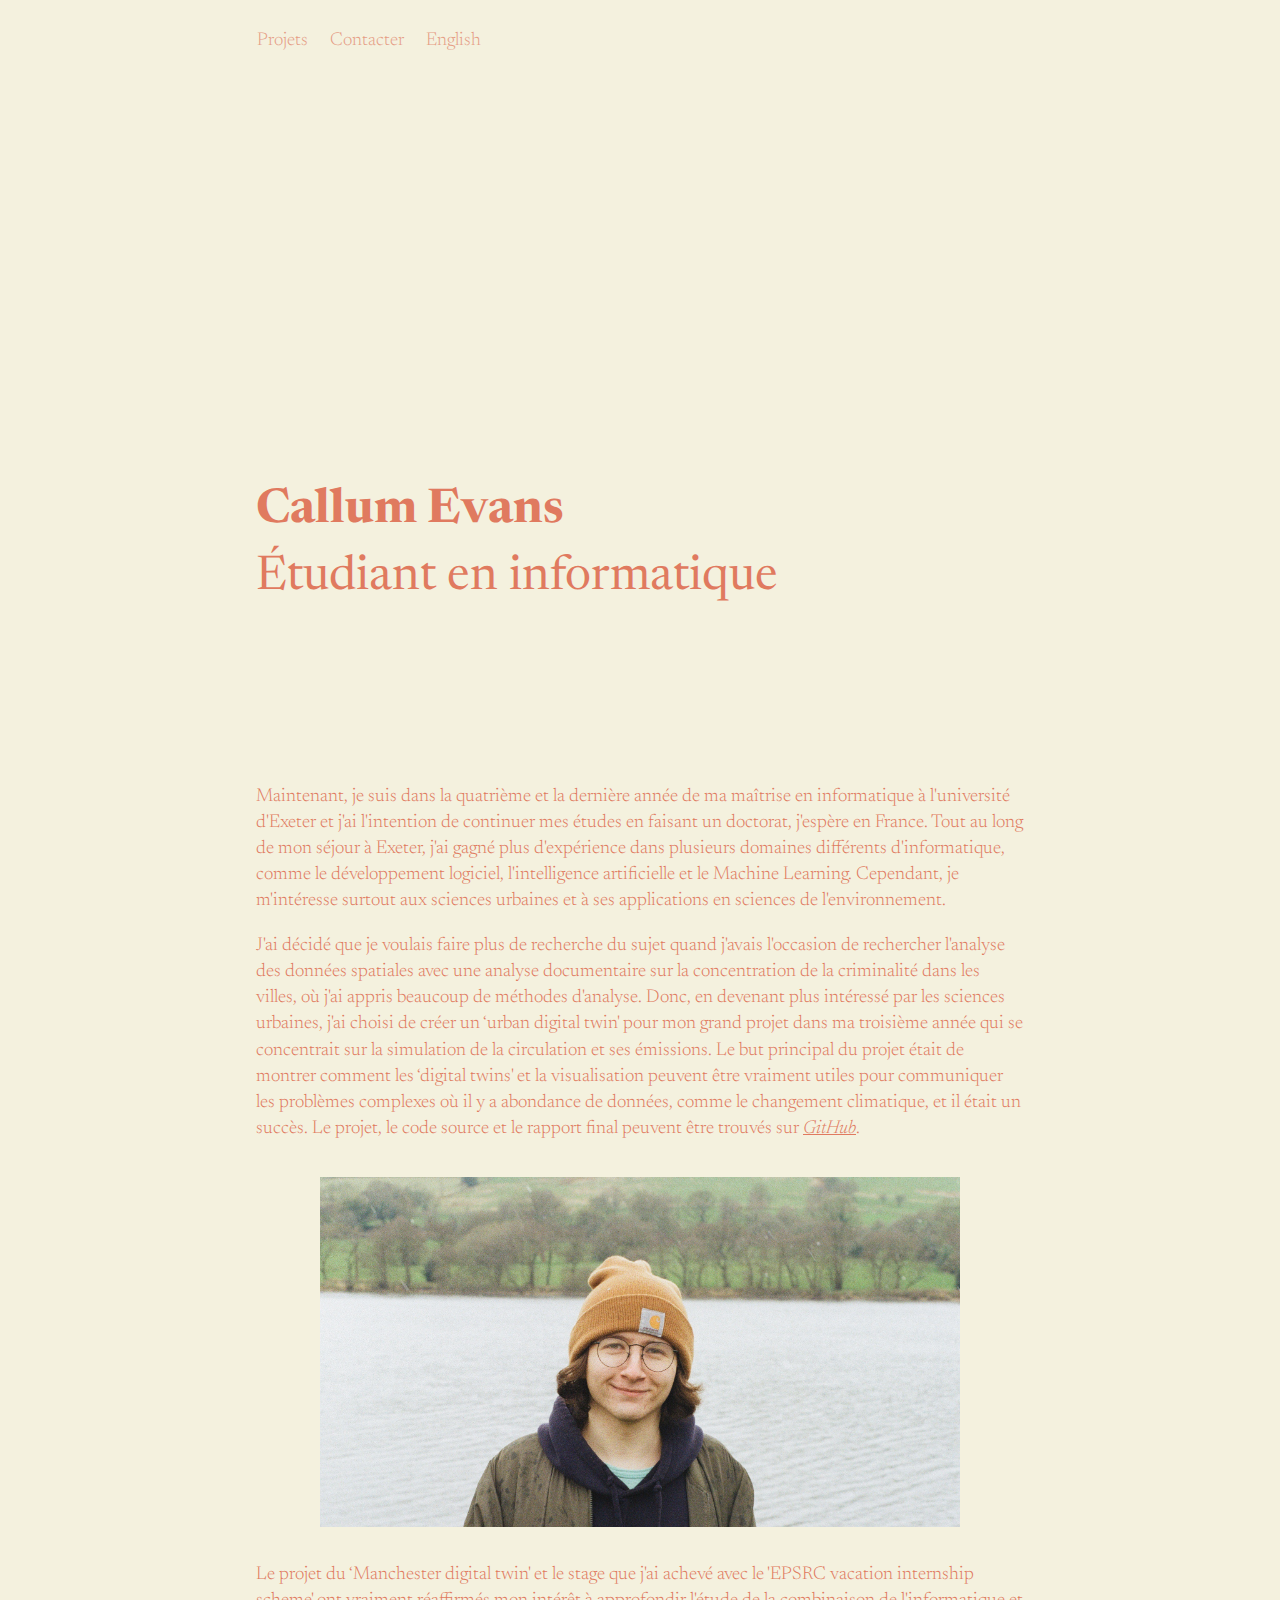
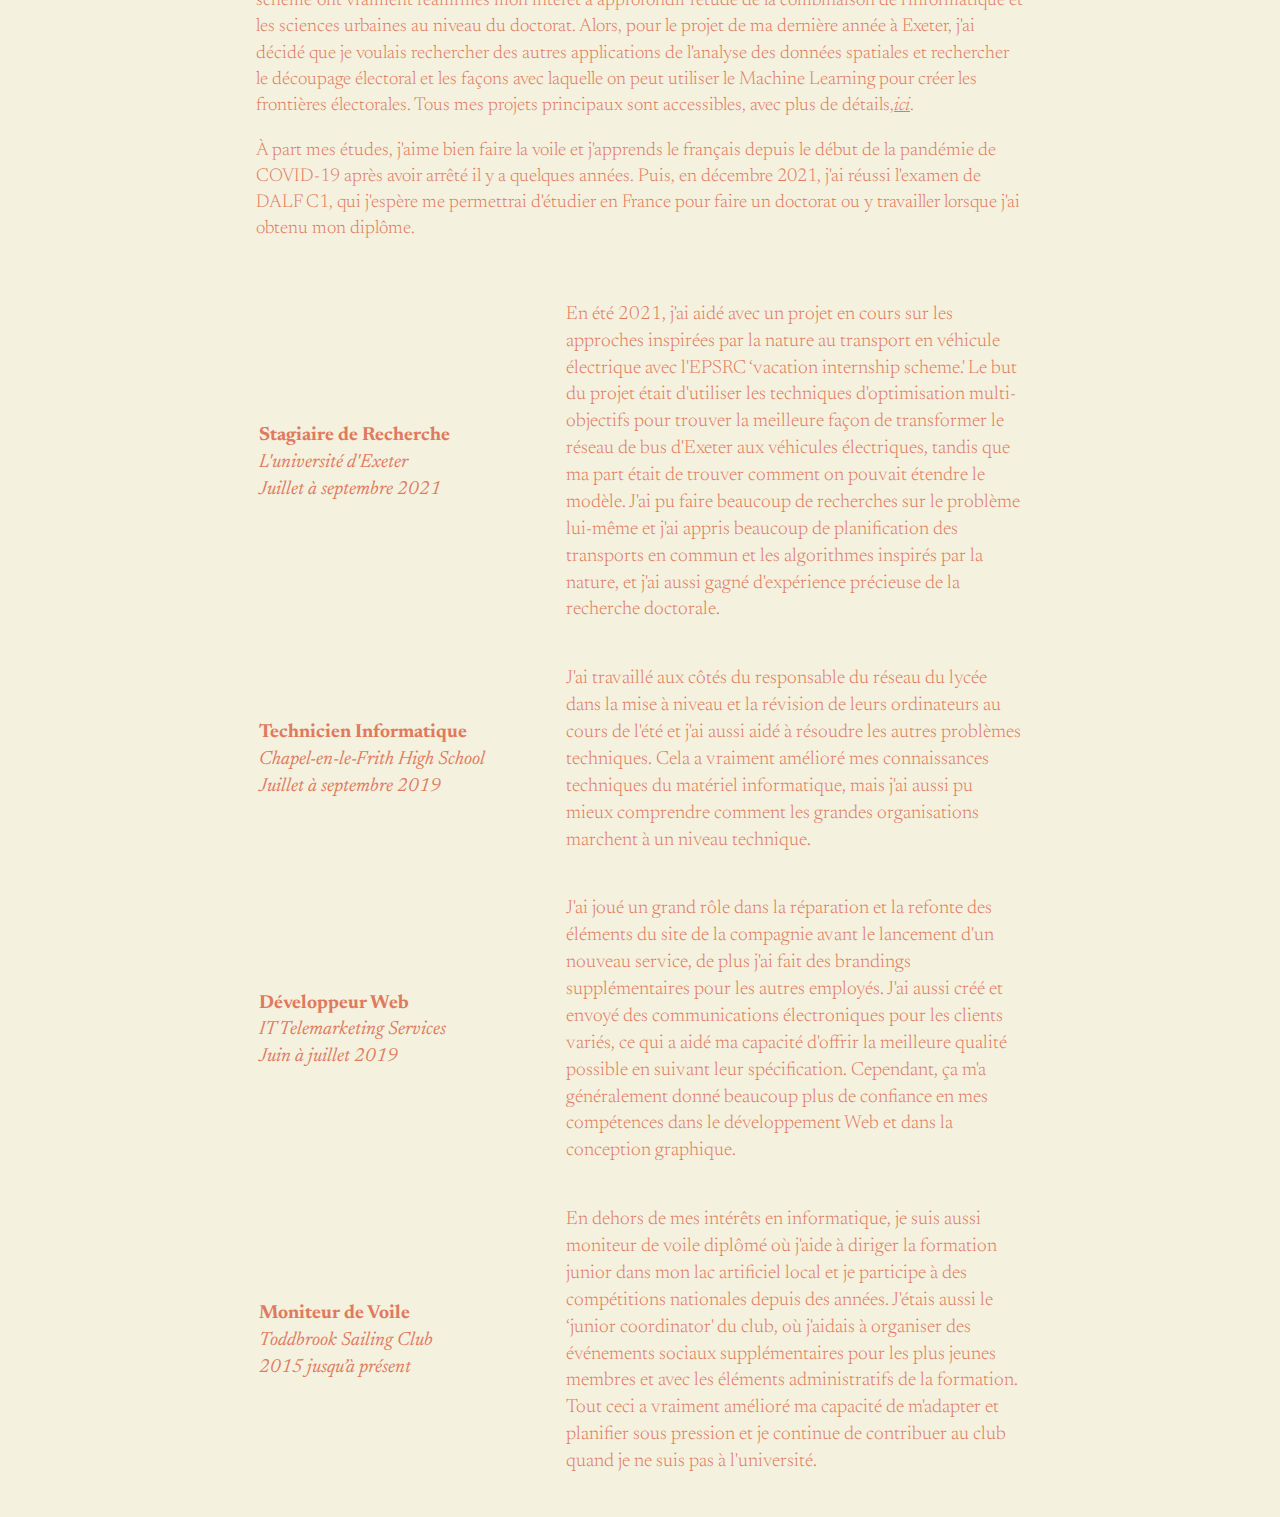
==== index-fr.html @ 50f417cd "Completed French Version & Changed Wording in English" ====
<html lang="fr">
    <head>
        <title>Callum Evans</title>
        <meta name="viewport" content="width=device-width, initial-scale=1">
        <link rel="icon" href="images/icon.png">
        <link rel="preconnect" href="https://fonts.googleapis.com">
        <link rel="preconnect" href="https://fonts.gstatic.com" crossorigin>
        <link href="https://fonts.googleapis.com/css2?family=Yrsa:ital,wght@0,300;0,400;0,500;0,600;0,700;1,300;1,400;1,500;1,600;1,700&display=swap" rel="stylesheet">
        <link href="https://fonts.googleapis.com/css2?family=Newsreader:ital,wght@0,200;0,300;0,400;0,500;0,600;0,700;0,800;1,200;1,300;1,400;1,500;1,600;1,700;1,800&display=swap" rel="stylesheet">
        <script src="js/js.js"></script>
        <link href="css/style.css" rel='stylesheet' type='text/css'/>
        <script>
            // Green = [125, 169, 130]
            // Blue = [55, 80, 92]
            bg = getComputedStyle(document.documentElement).getPropertyValue('--main-bg');
            accent = getComputedStyle(document.documentElement).getPropertyValue('--main-accent');
            second = getComputedStyle(document.documentElement).getPropertyValue('--second-accent-eng');
            
            const doTransition = false;
            // Initial background RGB values
            const [bgSR, bgSG, bgSB] = bg.slice(5, -1).split(", ").map(function (x) { return parseInt(x, 10); });
            // Initial accent RGB values
            const [acSR, acSG, acSB] = accent.slice(5, -1).split(", ").map(function (x) { return parseInt(x, 10); });
            // Initial second accent RGB values
            const [scR, scG, scB] = second.slice(5, -1).split(", ").map(function (x) { return parseInt(x, 10); });
        </script>
    </head>
    <body>
        <div class="homescreen-div">
            <table class="menu-table"><tbody>
                <tr>
                    <td class="menu-link"><a href='projects-fr.html' hreflang="fr">Projets</a></td>
                    <td class="menu-link"><a href="mailto:callumdoneevans@gmail.com">Contacter</a></td>
                    <td class="menu-link"><a href='index.html' hreflang="en">English</a></td>
                </tr>
            </tbody></table>
            <p class="homescreen-title">
                <b>Callum Evans</b><br>Étudiant en informatique
            </p>
        </div>
        <div class="content-div">
            <div class="content-inner-div">
                
                <p class="content-txt">
                    Maintenant, je suis dans la quatrième et la dernière année de ma maîtrise en informatique à l'université d'Exeter et
                    j'ai l'intention de continuer mes études en faisant un doctorat, j'espère en France. Tout au long de mon séjour à
                    Exeter, j'ai gagné plus d'expérience dans plusieurs domaines différents d'informatique, comme le développement logiciel,
                    l'intelligence artificielle et le Machine Learning. Cependant, je m'intéresse surtout aux sciences urbaines et à ses
                    applications en sciences de l'environnement.
                    </p><p class="content-txt">
                    J'ai décidé que je voulais faire plus de recherche du sujet quand j'avais l'occasion de rechercher l'analyse des
                    données spatiales avec une analyse documentaire sur la concentration de la criminalité dans les villes, où
                    j'ai appris beaucoup de méthodes d'analyse. Donc, en devenant plus intéressé par les sciences urbaines, j'ai
                    choisi de créer un ‘urban digital twin' pour mon grand projet dans ma troisième année qui se concentrait sur
                    la simulation de la circulation et ses émissions. Le but principal du projet était de montrer comment les ‘digital
                    twins' et la visualisation peuvent être vraiment utiles pour communiquer les problèmes complexes où il y a
                    abondance de données, comme le changement climatique, et il était un succès. Le projet, le code source et le
                    rapport final peuvent être trouvés sur <a href="https://github.com/stebey/mdt_project"><u><i> GitHub</i></u></a>.
                </p>
            </div>
        </div>
        <div class="resizeable-outer-div" id="callum-outer"><div class="resizeable-inner-div" id="callum-inner"></div></div>
        <div class="content-div">
            <div class="content-inner-div">
                
                <p class="content-txt">
                Le projet du ‘Manchester digital twin' et le stage que j'ai achevé avec le 'EPSRC vacation internship scheme' ont
                vraiment réaffirmés mon intérêt à approfondir l'étude de la combinaison de l'informatique et les sciences urbaines
                au niveau du doctorat. Alors, pour le projet de ma dernière année à Exeter, j'ai décidé que je voulais rechercher des
                autres applications de l'analyse des données spatiales et rechercher le découpage électoral et les façons avec
                laquelle on peut utiliser le Machine Learning pour créer les frontières électorales. Tous mes projets principaux
                sont accessibles, avec plus de détails,<a href="projects-fr.php" hreflang="en"><u><i>ici</i></u></a>.
                </p><p class="content-txt">
                À part mes études, j'aime bien faire la voile et j'apprends le français depuis le début de la pandémie de COVID-19
                après avoir arrêté il y a quelques années. Puis, en décembre 2021, j'ai réussi l'examen de DALF C1, qui j'espère
                me permettrai d'étudier en France pour faire un doctorat ou y travailler lorsque j'ai obtenu mon diplôme.
                </p>
            </div>
        </div>
        <div class="content-div">
            <table class="experience-table"><tbody>
                <tr class="experience-row">
                    <td class="experience-title hide600"><b>Stagiaire de Recherche</b><br><i>L'université d'Exeter<br>Juillet à septembre 2021</i></td>
                    <td class="experience-descr">
                        <span class="show600"><b>Stagiaire de Recherche</b><br><i>L'université d'Exeter<br>Juillet à septembre 2021</i><br><br></span>
                        En été 2021, j'ai aidé avec un projet en cours sur les approches inspirées par la nature au transport en véhicule électrique avec
                        l'EPSRC ‘vacation internship scheme.' Le but du projet était d'utiliser les techniques d'optimisation multi-objectifs pour trouver
                        la meilleure façon de transformer le réseau de bus d'Exeter aux véhicules électriques, tandis que ma part était de trouver comment
                        on pouvait étendre le modèle. J'ai pu faire beaucoup de recherches sur le problème lui-même et j'ai appris beaucoup de planification
                        des transports en commun et les algorithmes inspirés par la nature, et j'ai aussi gagné d'expérience précieuse de la recherche
                        doctorale.
                    </td>
                </tr>
                <tr class="experience-row">
                    <td class="experience-title hide600"><b>Technicien Informatique</b><br><i>Chapel-en-le-Frith High School<br>Juillet à septembre 2019</i></td>
                    <td class="experience-descr">
                        <span class="show600"><b>Technicien Informatique</b><br><i>Chapel-en-le-Frith High School<br>Juillet à septembre 2019</i><br><br></span>
                        J'ai travaillé aux côtés du responsable du réseau du lycée dans la mise à niveau et la révision de leurs ordinateurs au cours de l'été
                        et j'ai aussi aidé à résoudre les autres problèmes techniques. Cela a vraiment amélioré mes connaissances techniques du matériel informatique,
                        mais j'ai aussi pu mieux comprendre comment les grandes organisations marchent à un niveau technique.
                    </td>
                </tr>
                <tr class="experience-row">
                    <td class="experience-title hide600"><b>Développeur Web</b><br><i>IT Telemarketing Services<br>Juin à juillet 2019</i></td>
                    <td class="experience-descr">
                        <span class="show600"><b>Développeur Web</b><br><i>IT Telemarketing Services<br>Juin à juillet 2019</i><br><br></span>
                        J'ai joué un grand rôle dans la réparation et la refonte des éléments du site de la compagnie avant le lancement d'un nouveau service, de plus
                        j'ai fait des brandings supplémentaires pour les autres employés. J'ai aussi créé et envoyé des communications électroniques pour les clients
                        variés, ce qui a aidé ma capacité d'offrir la meilleure qualité possible en suivant leur spécification. Cependant, ça m'a généralement donné
                        beaucoup plus de confiance en mes compétences dans le développement Web et dans la conception graphique.
                    </td>
                </tr>
                <tr class="experience-row">
                    <td class="experience-title hide600"><b>Moniteur de Voile</b><br><i>Toddbrook Sailing Club<br>2015 jusqu’à présent</i></td>
                    <td class="experience-descr">
                        <span class="show600"><b>Moniteur de Voile</b><br><i>Toddbrook Sailing Club<br>2015 jusqu’à présent</i><br><br></span>
                        En dehors de mes intérêts en informatique, je suis aussi moniteur de voile diplômé où j'aide à diriger la formation junior dans mon lac artificiel
                        local et je participe à des compétitions nationales depuis des années. J'étais aussi le ‘junior coordinator' du club, où j'aidais à organiser
                        des événements sociaux supplémentaires pour les plus jeunes membres et avec les éléments administratifs de la formation. Tout ceci a vraiment
                        amélioré ma capacité de m'adapter et planifier sous pression et je continue de contribuer au club quand je ne suis pas à l'université.
                    </td>
                </tr>
            </tbody></table>
        </div>
        <div class="contact-div" style="display: none;" id="contact-form">
            <button id="popup-hide" onclick="slideToggle('contact-form', true)"><img src="images/hide-red.svg"></button>
            <form class="contact-form" action="/message.php" method="post">
                <input type="text" id="name" name="name" placeholder="Nom"><br>
                <input type="email" id="email" name="email" placeholder="Adresse Email"><br>
                <textarea id="message" rows="8" name="message" placeholder="Message"></textarea><br>
                <input type="hidden" id="redirectTo" name="redirectTo" value="index-fr.html">
                <input type="hidden" id="lang" name="lang" value="fr">
                <input type="submit" value="Soumettre">
            </form>
        </div>
    </body>
</html>
---- css/style.css ----
:root {
    --main-bg: rgb(244, 241, 222);
    --main-accent: rgb(224, 122, 95);
    --second-accent-eng: rgb(125, 169, 130);
    --second-accent-fr: rgb(55, 80, 92);
}

body {
    width: 100%;
    height: 100%;
    margin: 0;
    font-family: 'Newsreader', sans-serif;
    background-color: var(--main-bg);
    color: var(--main-accent);
    line-height: 1.4;
}

@media (max-width: 600px) {
    .homescreen-div {
        height: 70% !important;
    }
    .homescreen-title {
        font-size: 2.5em !important;
        bottom: 10% !important;
        margin: 0 15% !important;
    }
    .menu-table {
        left: 50% !important;
        transform: translateX(-50%);
    }
    .content-inner-div {
        margin: 0 40px !important;
    }
    #callum-outer {
        margin: 35px 40px !important;
        height: 40vh !important;
        width: auto !important;
    }
    .experience-table {
        margin: 0 40px !important;
    }
    .experience-descr {
        border-bottom: solid 1px var(--main-accent) ;
        padding-bottom: 20px;
    }
    .project-parent {
        margin: 60px 40px !important;
        width: auto !important;
    }
    .project-descr {
        margin-bottom: 20px !important;
    }

    .project-img {
        width: 100% !important;
        height: 220px !important;
        margin: 20px 0 !important;
    }
    .project-title {
        font-size: 1.8em !important;
        width: 80% !important;
    }

    .contact-form {
        width: 70% !important;
    }

    .hide600 {
        display: none !important;
    }
    .show600 {
        display: inline !important;
    }
    #prev-exp {
        text-align: left !important;
        margin: 40 0 0 40 !important;
    }
}

.show600 {
    display: none;
}

a {
    transition: 0.2s;
}

.menu-table {
    position: absolute;
    border-collapse: unset;
    top: 10px;
    left: calc(20% - 20px);
    font-size: 14pt;
    border-spacing: 20px;
    opacity: 0.7;
    font-weight: 300;
}

.homescreen-div {
    height: 85%;
    position: relative;
}

.homescreen-title {
    position: absolute;
    font-size: 3em;
    bottom: 20%;
    font-weight: 400;
    margin: 0 20%;
}
.content-div {
    width: 100%;
}
.content-inner-div {
    margin: 0 20%;

}
.content-title {
    font-size: 1.5em;
    text-align: center;
}
.content-txt {
    font-size: 14pt;
    font-weight: 300;
}
#prev-exp {
    font-size: 1.5em;
    text-align: center;
    margin: 40 0 0 0;
}
.experience-div {
    width: 100%;
}
.experience-table {
    margin: 0 20%;
    font-size: 1.2em;
    -webkit-border-vertical-spacing: 40px;
}
.experience-row {
    width: 100%;
    margin: 0 20px;
}
.experience-title {
    width: 40%;
    line-height: 1.4;
}
.experience-descr {
    font-weight: 300;
    line-height: 1.4;
}

.contact-div {
    height:100%;
    width: 100%;
    overflow: hidden;
    background-color: var(--main-bg);
    position: fixed;
    top: 0;
    left: 0;
}

#callum-outer {
    width: 50%;
    height: 350px;
    margin: 35px 25%;
}
#callum-inner {
    background-image: url('/images/callum.jpg');
}

.resizeable-outer-div {
    overflow: hidden;
}

.resizeable-inner-div {
    height: 100%;
    width: 100%;
    background-size: cover;
    background-position: center;
    place-items: center;
}

.project-parent {
    width: 60%;
    margin: 60px 20%;
}

.project-tile {
    width: 100%;
    border-bottom: solid 1px var(--main-accent);
}

.top {
    border-top: solid 1px var(--main-accent);
}

.project-title {
    margin: 20px 0;
    font-size: 1.9em;
    font-weight: 400;
}
.project-hdr {
    position: relative;
    cursor: pointer;
}
.project-hdr:hover {
    opacity: 0.8;
}




a:hover {
    text-decoration: none;
    color: var(--main-accent);
}

.project-btn {
    position: absolute;
    height: 25px;
    top: 50%;
    right: 0;
    transform: translateY(-50%);
    background: none;
    border: none;
    transition: 0.5s;
}

.project-img {
    height: 250px;
    margin: 20px 15%;
    width: 70%;
}

.project-descr {
    font-size: 14pt;
    margin-bottom: 40px;
    font-weight: 300;
}

#project1 {
    position: relative;
    background-image: url('/images/gerry.png');
}
#project2 {
    position: relative;
    background-image: url('/images/aco.png');
}
#project3 {
    position: relative;
    background-image: url('/images/mdt.png');
}
#project4 {
    position: relative;
    background-image: url('/images/tawelfa.png');
}

.popup-div {
    background-color: var(--main-bg);
    width: 100%;
    height: 100%;
    position: fixed;
    top: 0;
    left: 0;
    overflow: scroll;
}

.popup-parent {
    width: 70%;
    margin: 10vh 15%;
    display: grid;
    grid-gap: 60px;
    grid-template-columns: repeat(auto-fit, minmax(300px, 1fr));
}

.popup-tile {
    display: grid;
    place-items: center;
    height: 80vh;
    transition: 0.2s;
}

#popup-outer {
    height: 100%;
    width: 100%;
}

#popup-inner {
    background-image: url('/images/gerry.png');
}

.slideIn {
    animation: slideIn 1s;
}

.slideOut {
    animation: slideOut 1s;
}

@keyframes slideIn {
    0% {transform: translateY(100%); opacity: 0}
    100% {transform: translateY(0%); opacity: 1}
}

@keyframes slideOut {
    0% {transform: translateY(0%); opacity: 1}
    100% {transform: translateY(100%); opacity: 0}
}

#popup-hide {
    background: none;
    border: none;
    position: absolute;
    cursor: pointer;
    width: 30px;
    right: 10%;
    top: 10%;
}

#popup-hide:hover {
    opacity: 0.5;
}

#popup-hide img {
    width: 100%;
}

a {
    text-decoration: none;
    color: var(--main-accent);
}
a:hover {
    opacity: 0.8;
}

.contact-form {
    width: 30%;
    position: absolute;
    top: 50%;
    left: 50%;
    transform: translate(-50%, -50%);
    text-align: center;
}

input {
    font-family: 'Helvetica', sans-serif;
    border: none;
    margin: 10px 0;
    background-color: white;
    border: solid 1px #EFEFEF;
}

input[type=text] {
    width: 100%;
    padding: 10px;
}

input[type=email] {
    width: 100%;
    padding: 10px;
}
input[type=submit] {
    padding: 10px 40px;
    background-color: var(--main-accent);
    border: none;
    color: var(--main-bg);
    cursor: pointer;
    transition: 0.2s;
}
input[type=submit]:hover {
    transform: scale(0.98)
}

textarea {
    font-family: 'Helvetica', sans-serif;
    width: 100%;
    padding: 10px;
    resize: none;
    margin: 10px 0;
    background-color: white;
    border: solid 1px #EFEFEF;
}

.message-div {
    position: absolute;
    top: 50%;
    left: 50%;
    transform: translate(-50%, -50%);
    text-align: center;
    animation: fadeIn 1s ease;
}

.message-title {
    font-size: 2em;
    margin: 0 0 20px;
}
.message {
    margin: 0;
}

@keyframes fadeIn {
    0% {opacity: 0}
    100% {opacity: 1}
}
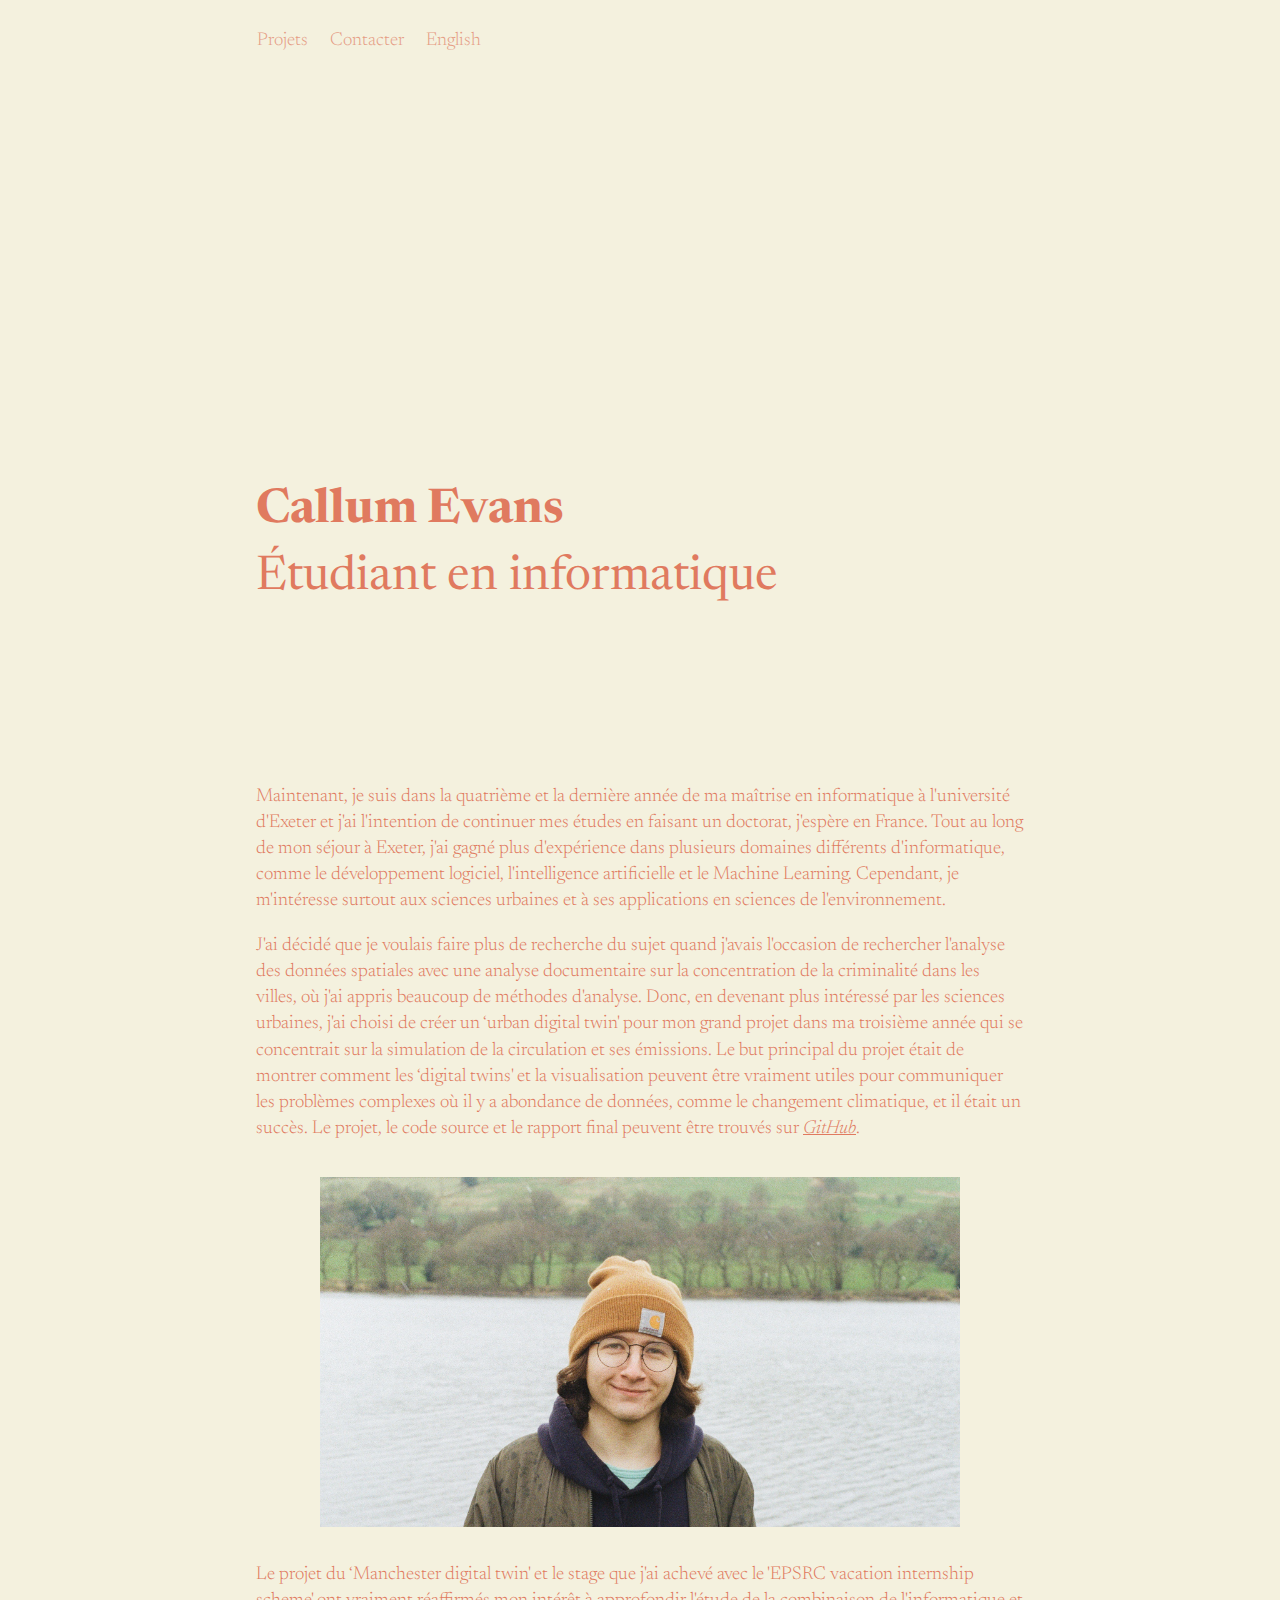
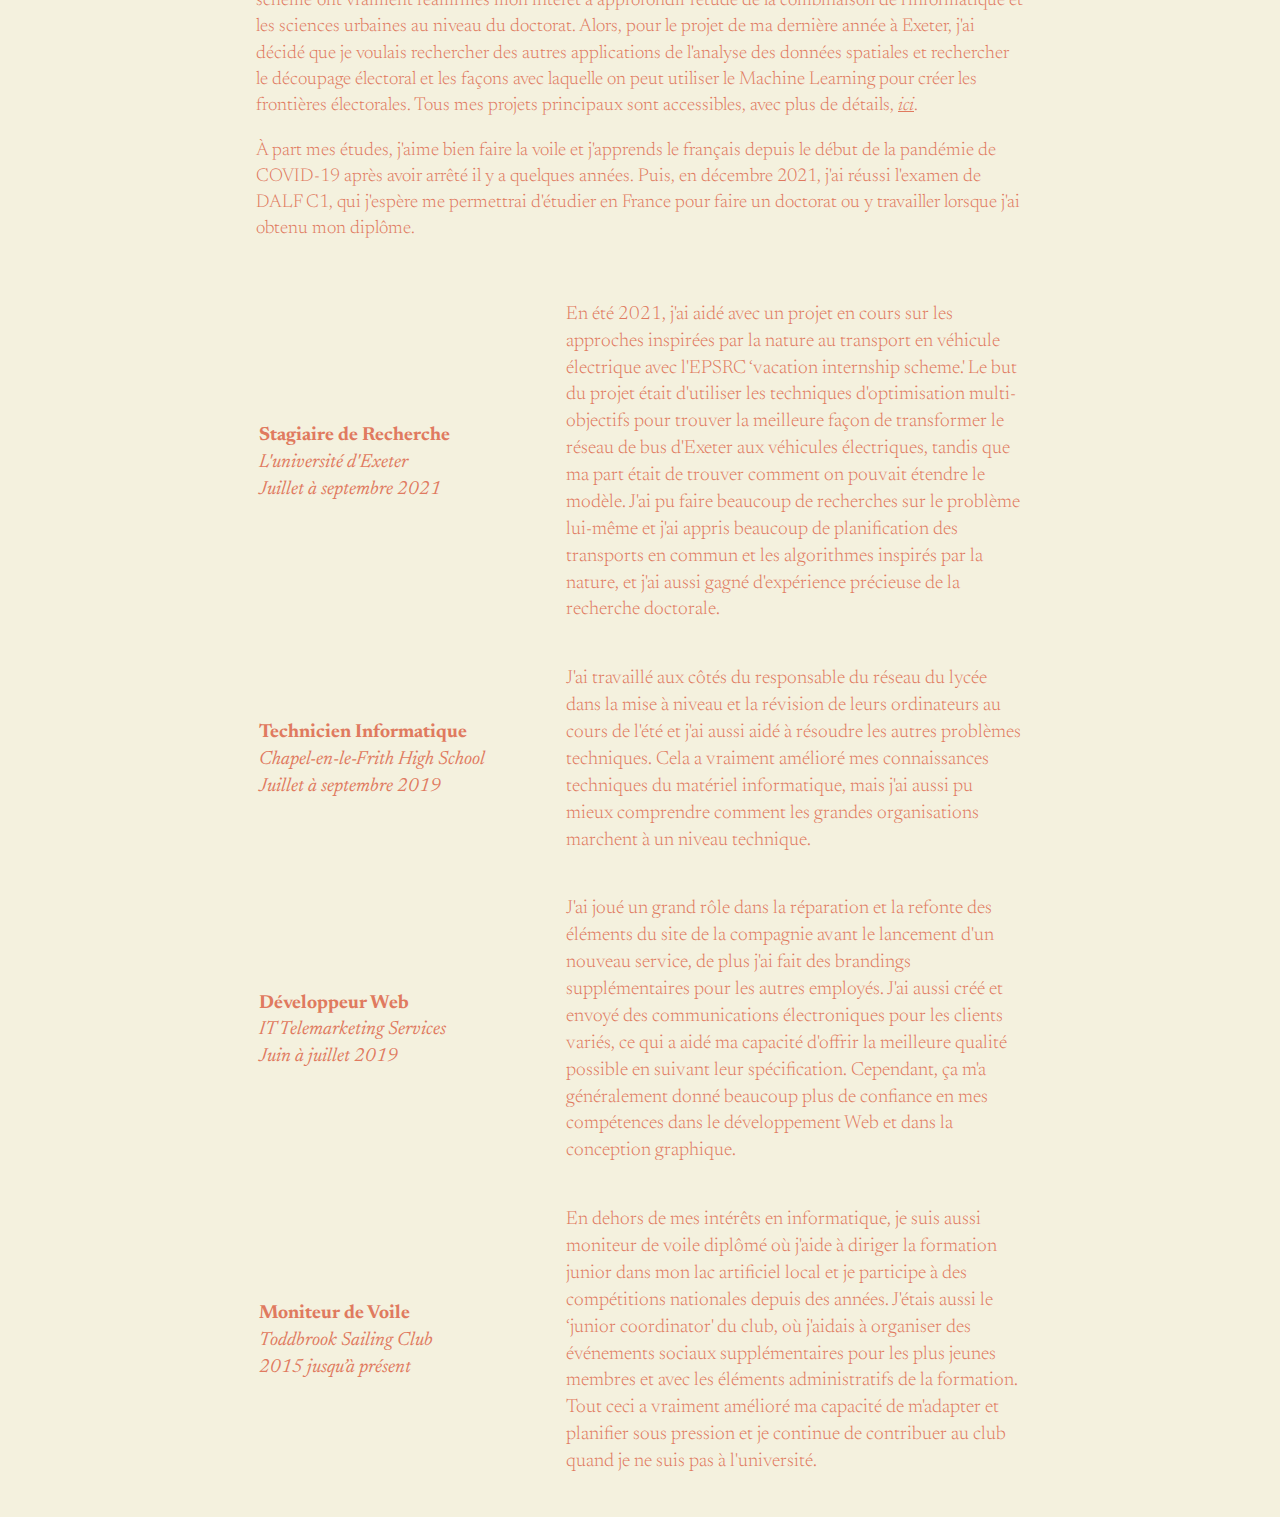
==== commit 17ef744e: "Typo" ====
--- a/index-fr.html
+++ b/index-fr.html
@@ -69,7 +69,7 @@
                 au niveau du doctorat. Alors, pour le projet de ma dernière année à Exeter, j'ai décidé que je voulais rechercher des
                 autres applications de l'analyse des données spatiales et rechercher le découpage électoral et les façons avec
                 laquelle on peut utiliser le Machine Learning pour créer les frontières électorales. Tous mes projets principaux
-                sont accessibles, avec plus de détails,<a href="projects-fr.php" hreflang="en"><u><i>ici</i></u></a>.
+                sont accessibles, avec plus de détails, <a href="projects-fr.php" hreflang="en"><u><i>ici</i></u></a>.
                 </p><p class="content-txt">
                 À part mes études, j'aime bien faire la voile et j'apprends le français depuis le début de la pandémie de COVID-19
                 après avoir arrêté il y a quelques années. Puis, en décembre 2021, j'ai réussi l'examen de DALF C1, qui j'espère
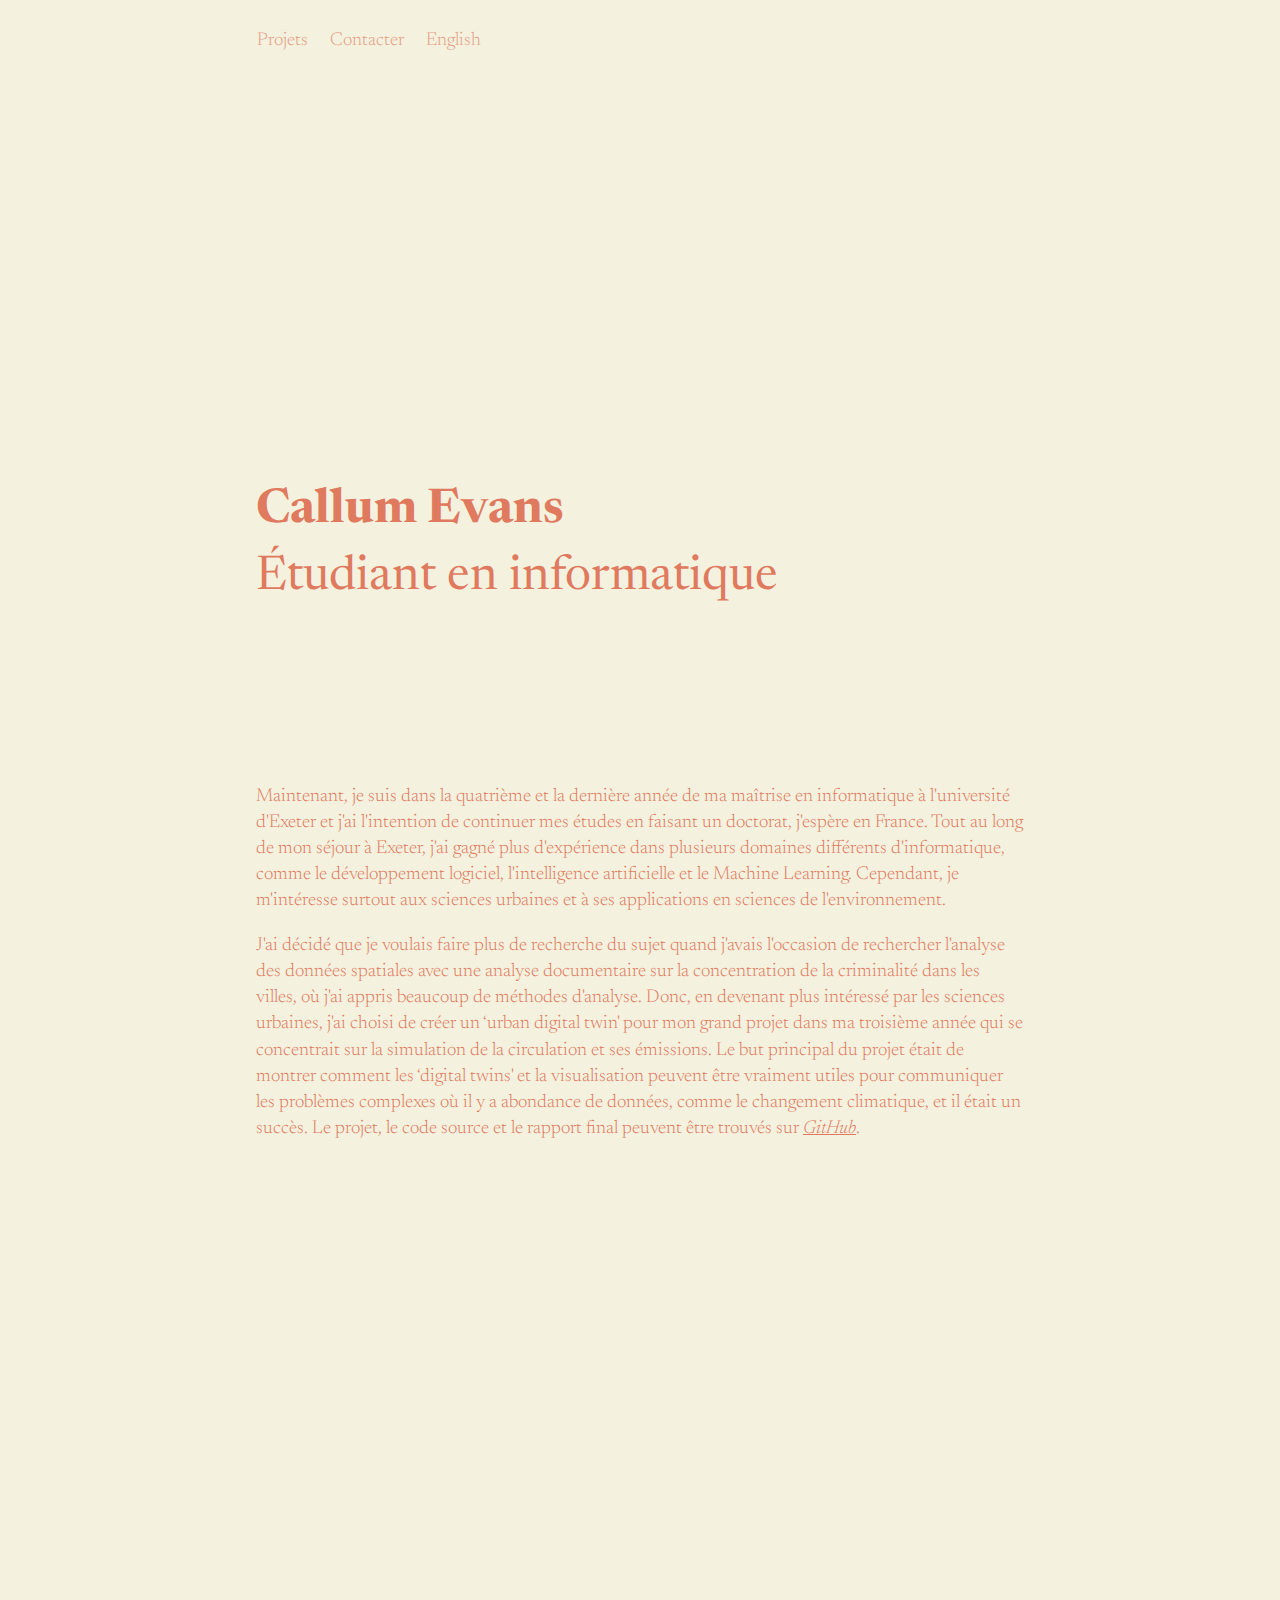
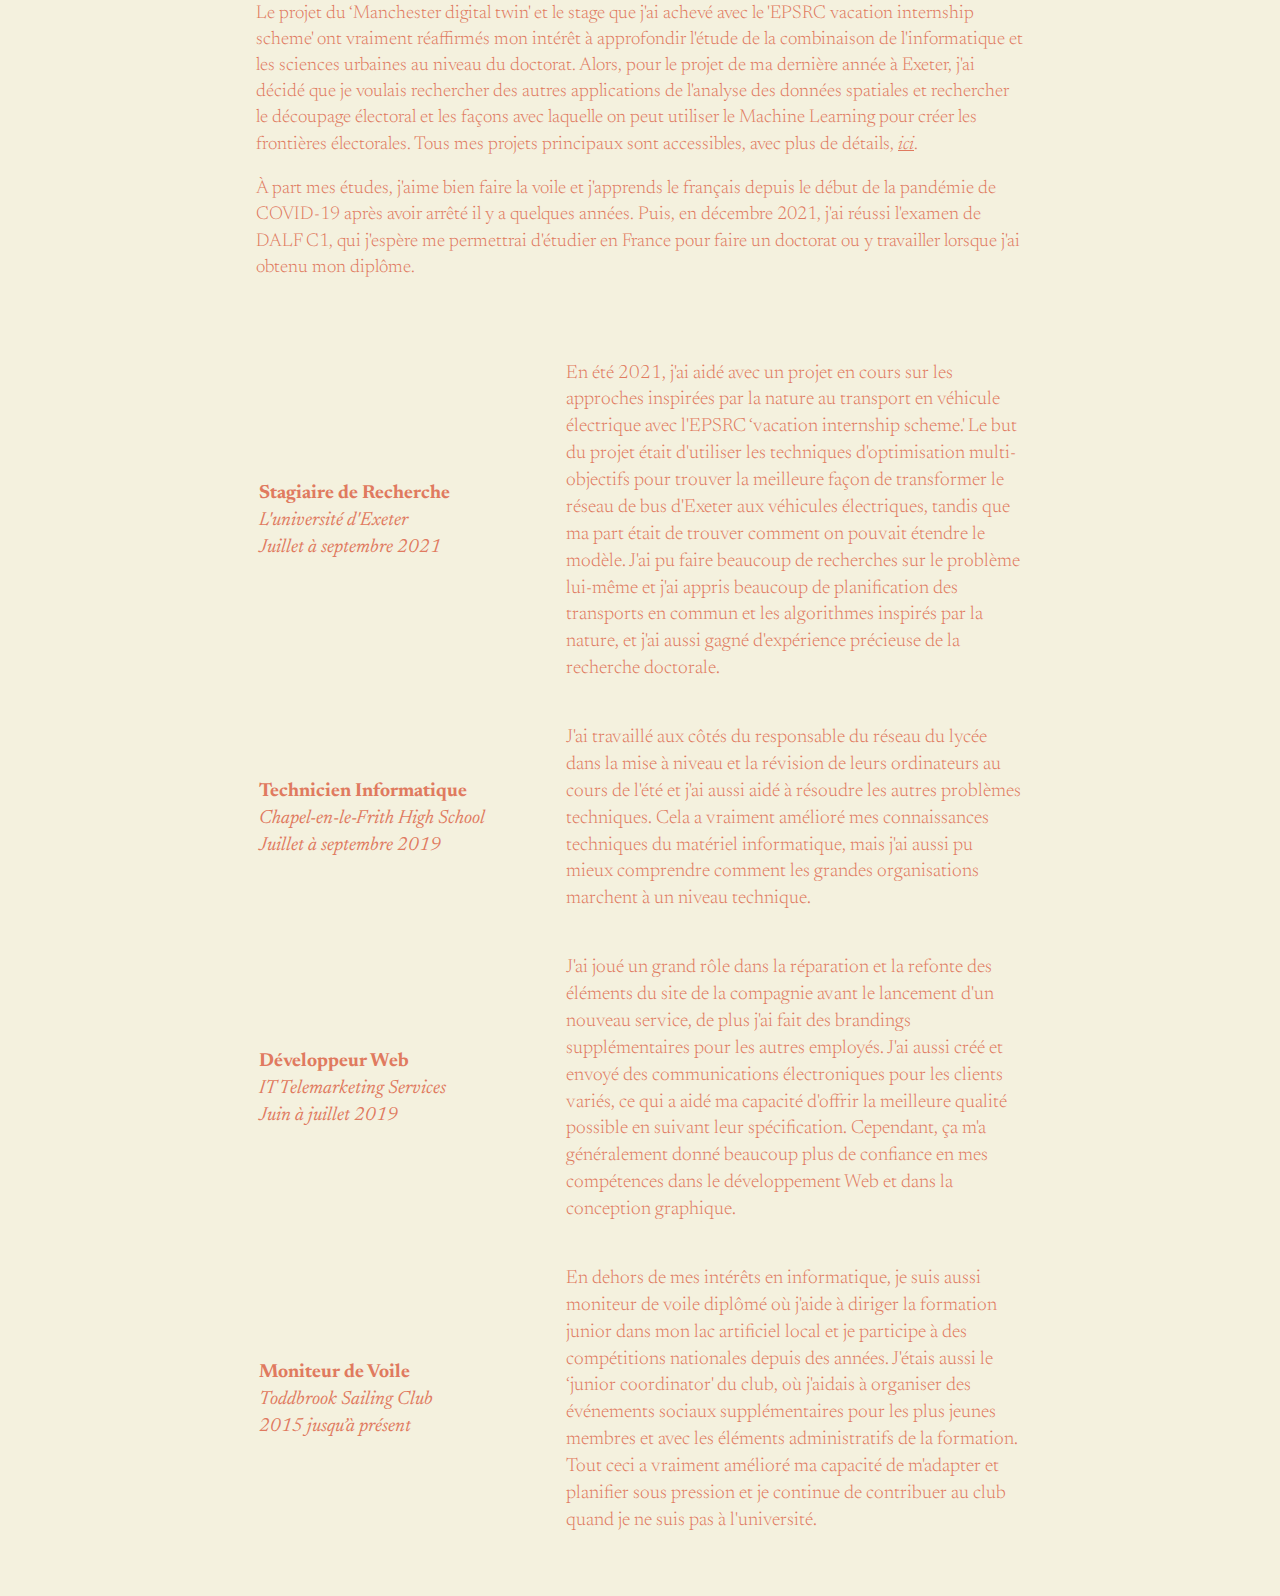
==== commit acb53d67: "Updated Text & Moved Images to Imgur" ====
--- a/index-fr.html
+++ b/index-fr.html
@@ -9,21 +9,6 @@
         <link href="https://fonts.googleapis.com/css2?family=Newsreader:ital,wght@0,200;0,300;0,400;0,500;0,600;0,700;0,800;1,200;1,300;1,400;1,500;1,600;1,700;1,800&display=swap" rel="stylesheet">
         <script src="js/js.js"></script>
         <link href="css/style.css" rel='stylesheet' type='text/css'/>
-        <script>
-            // Green = [125, 169, 130]
-            // Blue = [55, 80, 92]
-            bg = getComputedStyle(document.documentElement).getPropertyValue('--main-bg');
-            accent = getComputedStyle(document.documentElement).getPropertyValue('--main-accent');
-            second = getComputedStyle(document.documentElement).getPropertyValue('--second-accent-eng');
-            
-            const doTransition = false;
-            // Initial background RGB values
-            const [bgSR, bgSG, bgSB] = bg.slice(5, -1).split(", ").map(function (x) { return parseInt(x, 10); });
-            // Initial accent RGB values
-            const [acSR, acSG, acSB] = accent.slice(5, -1).split(", ").map(function (x) { return parseInt(x, 10); });
-            // Initial second accent RGB values
-            const [scR, scG, scB] = second.slice(5, -1).split(", ").map(function (x) { return parseInt(x, 10); });
-        </script>
     </head>
     <body>
         <div class="homescreen-div">
@@ -55,7 +40,7 @@
                     la simulation de la circulation et ses émissions. Le but principal du projet était de montrer comment les ‘digital
                     twins' et la visualisation peuvent être vraiment utiles pour communiquer les problèmes complexes où il y a
                     abondance de données, comme le changement climatique, et il était un succès. Le projet, le code source et le
-                    rapport final peuvent être trouvés sur <a href="https://github.com/stebey/mdt_project"><u><i> GitHub</i></u></a>.
+                    rapport final peuvent être trouvés sur <a href="https://github.com/calluume/mdt_project"><u><i> GitHub</i></u></a>.
                 </p>
             </div>
         </div>
--- a/css/style.css
+++ b/css/style.css
@@ -83,6 +83,10 @@
 
 a {
     transition: 0.2s;
+}
+
+.menu-link a {
+    font-weight: 300;
 }
 
 .menu-table {
@@ -110,6 +114,7 @@
 }
 .content-div {
     width: 100%;
+    padding-bottom: 20px;
 }
 .content-inner-div {
     margin: 0 20%;
@@ -165,7 +170,7 @@
     margin: 35px 25%;
 }
 #callum-inner {
-    background-image: url('/images/callum.jpg');
+    background-image: url('https://i.imgur.com/ybXlSQV.jpg');
 }
 
 .resizeable-outer-div {
@@ -206,9 +211,6 @@
 .project-hdr:hover {
     opacity: 0.8;
 }
-
-
-
 
 a:hover {
     text-decoration: none;
@@ -239,20 +241,26 @@
 }
 
 #project1 {
-    position: relative;
-    background-image: url('/images/gerry.png');
+    /* Redistricter */
+    position: relative;
+    background-repeat: none;
+    background-size: auto 100%;
+    background-image: url('https://i.imgur.com/HplgaGI.gif');
 }
 #project2 {
-    position: relative;
-    background-image: url('/images/aco.png');
+    /* ACO */
+    position: relative;
+    background-image: url('https://i.imgur.com/3AKtMr4.jpg');
 }
 #project3 {
-    position: relative;
-    background-image: url('/images/mdt.png');
+    /* MDT */
+    position: relative;
+    background-image: url('https://i.imgur.com/rM5lKlj.png');
 }
 #project4 {
-    position: relative;
-    background-image: url('/images/tawelfa.png');
+    /* Hunt Dayo */
+    position: relative;
+    background-image: url('https://i.imgur.com/WjmreLp.png');
 }
 
 .popup-div {
@@ -286,7 +294,7 @@
 }
 
 #popup-inner {
-    background-image: url('/images/gerry.png');
+    background-image: url('https://i.imgur.com/HplgaGI.gif');
 }
 
 .slideIn {
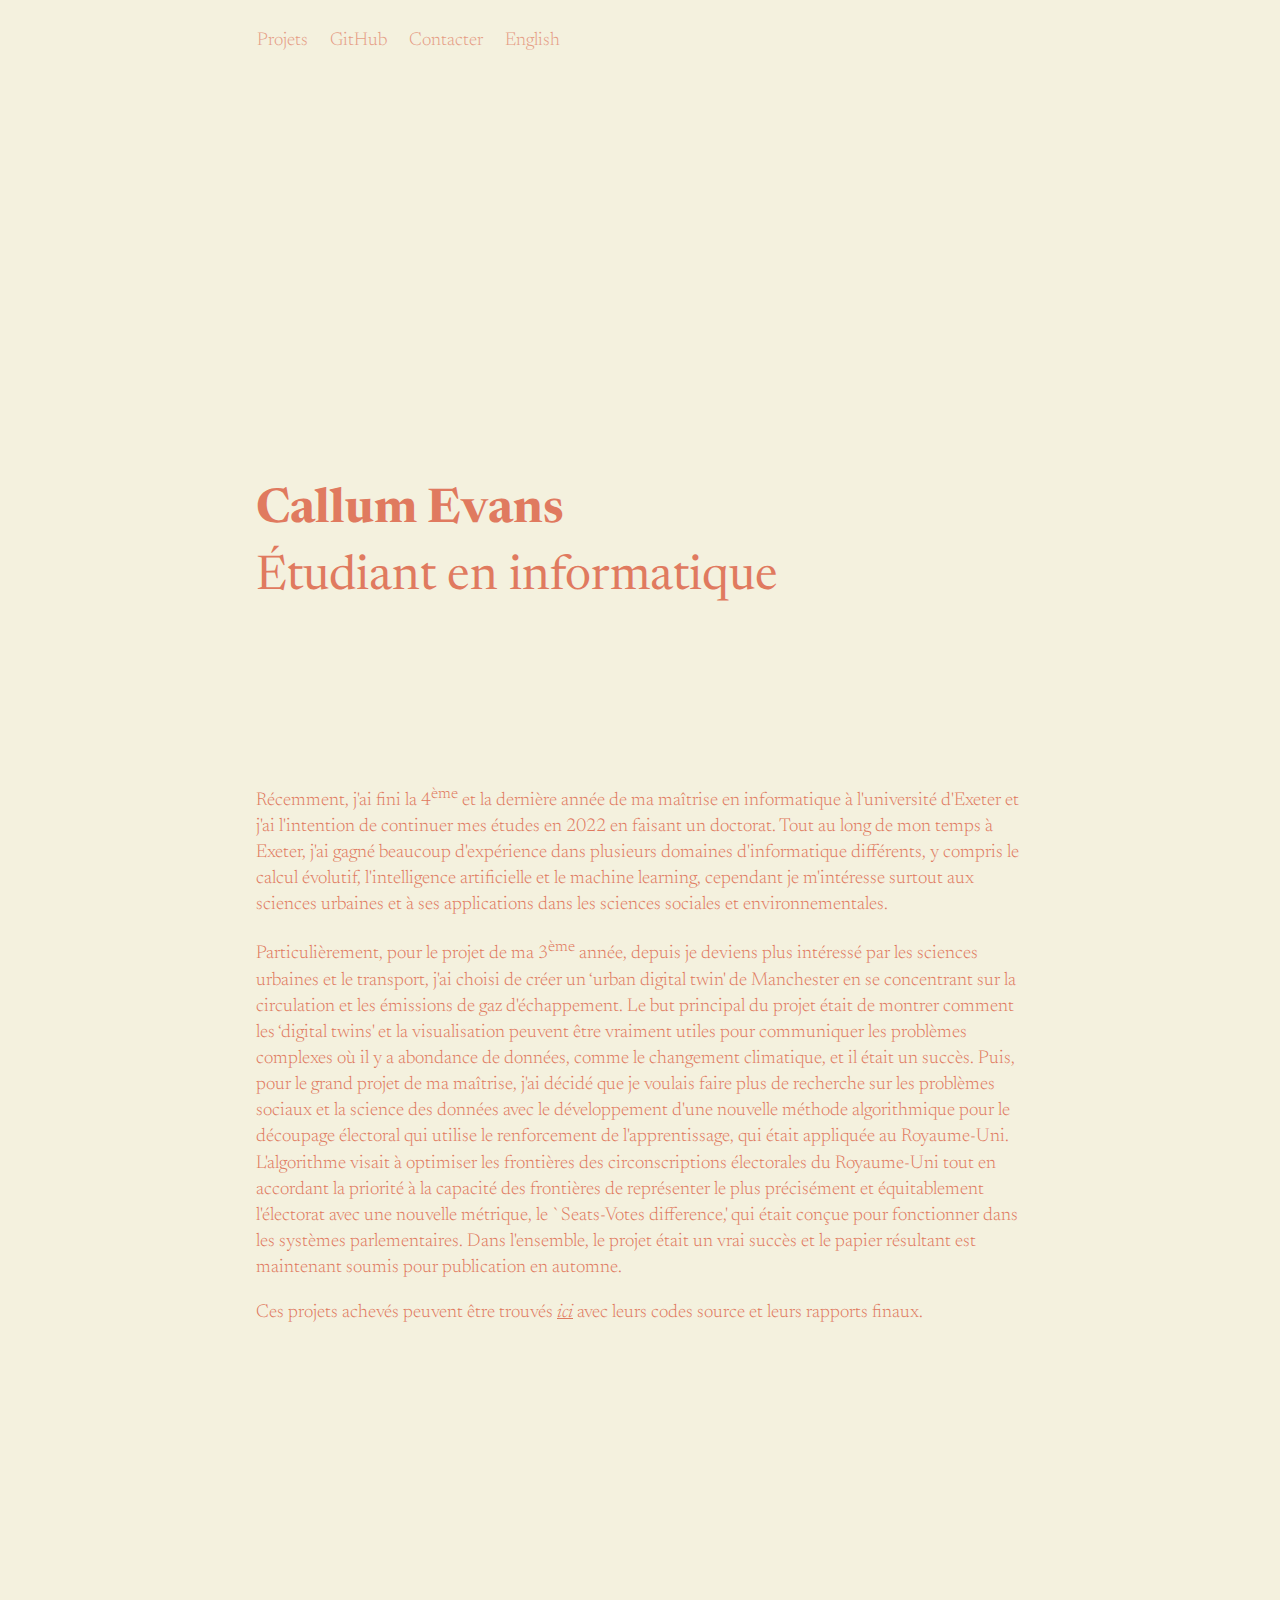
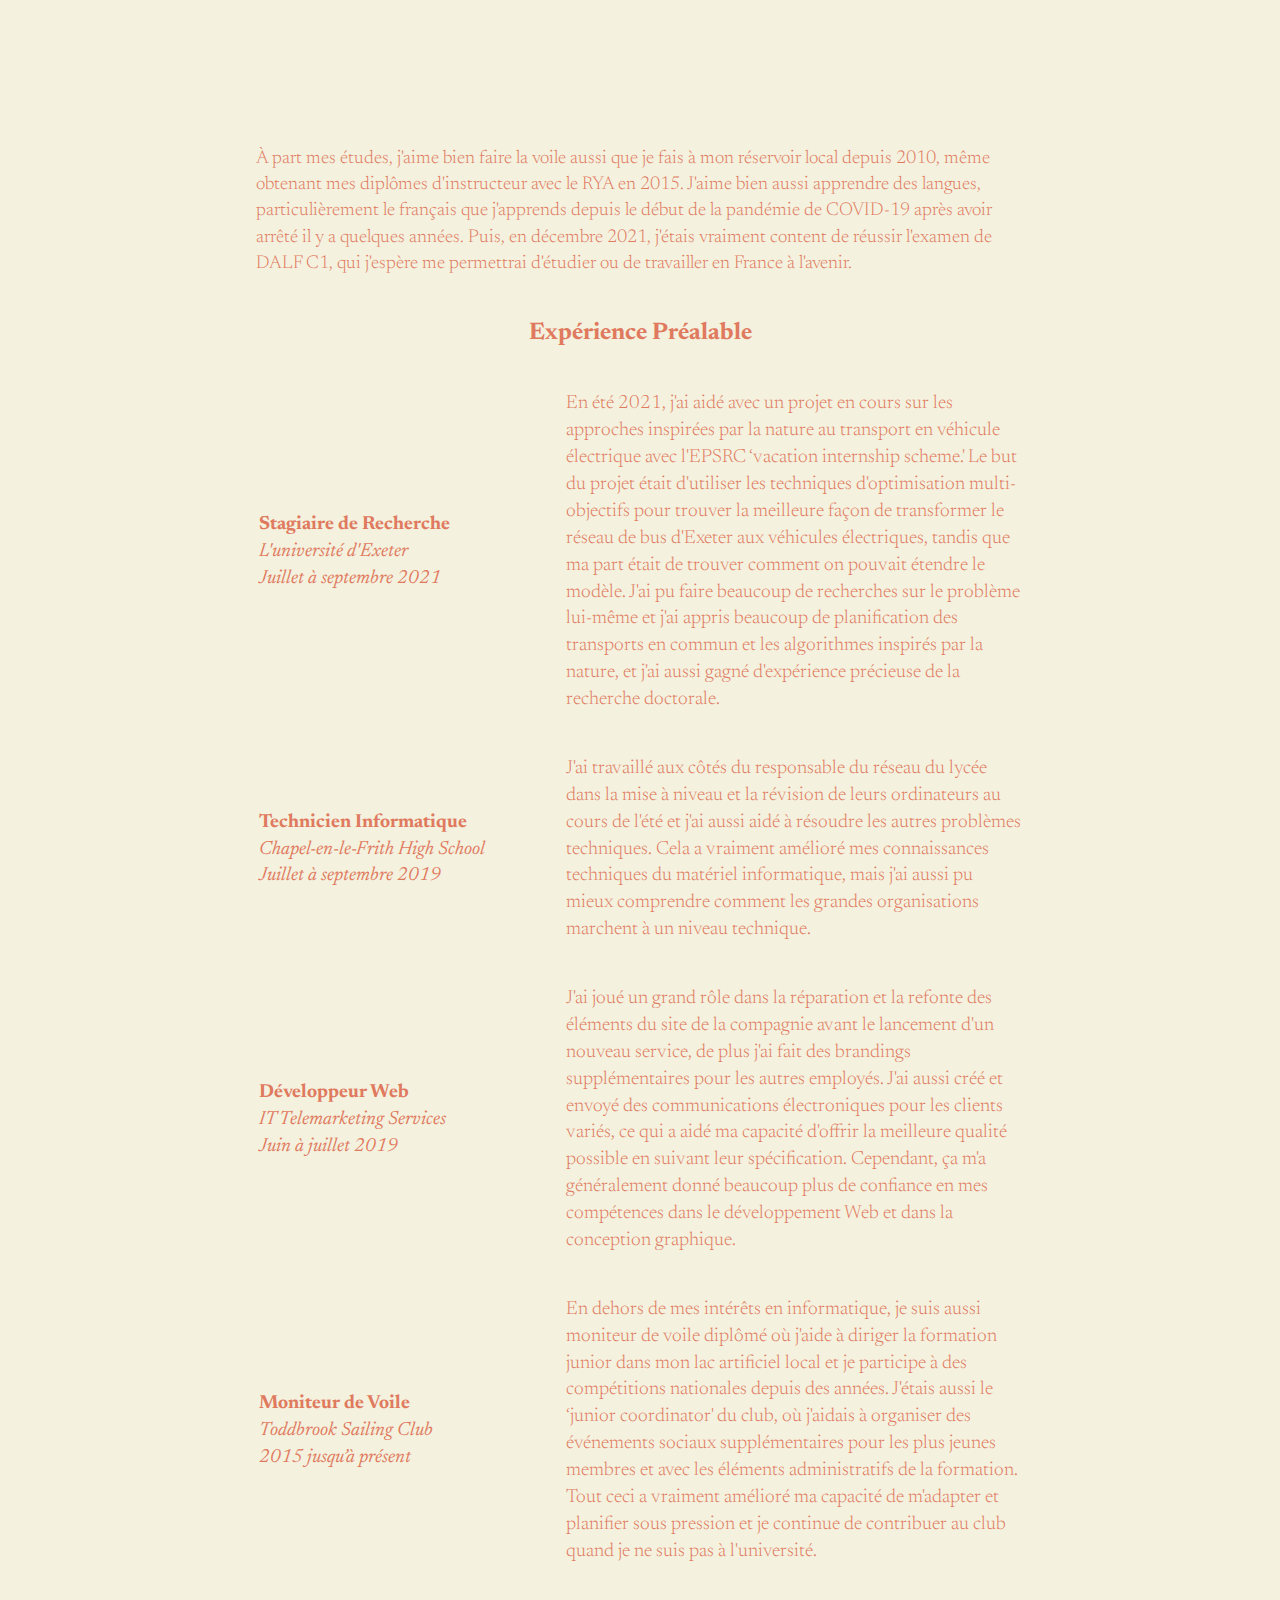
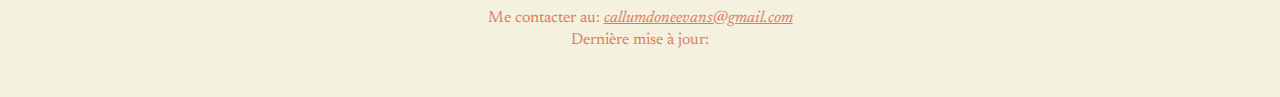
==== commit de9a8a52: "Updated text & images, added a footer" ====
--- a/index-fr.html
+++ b/index-fr.html
@@ -15,8 +15,9 @@
             <table class="menu-table"><tbody>
                 <tr>
                     <td class="menu-link"><a href='projects-fr.html' hreflang="fr">Projets</a></td>
+                    <td class="menu-link"><a href="https://github.com/calluume">GitHub</a></td>
                     <td class="menu-link"><a href="mailto:callumdoneevans@gmail.com">Contacter</a></td>
-                    <td class="menu-link"><a href='index.html' hreflang="en">English</a></td>
+                    <td class="menu-link"><a href='index.html' id="english" hreflang="en">English</a></td>
                 </tr>
             </tbody></table>
             <p class="homescreen-title">
@@ -27,43 +28,43 @@
             <div class="content-inner-div">
                 
                 <p class="content-txt">
-                    Maintenant, je suis dans la quatrième et la dernière année de ma maîtrise en informatique à l'université d'Exeter et
-                    j'ai l'intention de continuer mes études en faisant un doctorat, j'espère en France. Tout au long de mon séjour à
-                    Exeter, j'ai gagné plus d'expérience dans plusieurs domaines différents d'informatique, comme le développement logiciel,
-                    l'intelligence artificielle et le Machine Learning. Cependant, je m'intéresse surtout aux sciences urbaines et à ses
-                    applications en sciences de l'environnement.
-                    </p><p class="content-txt">
-                    J'ai décidé que je voulais faire plus de recherche du sujet quand j'avais l'occasion de rechercher l'analyse des
-                    données spatiales avec une analyse documentaire sur la concentration de la criminalité dans les villes, où
-                    j'ai appris beaucoup de méthodes d'analyse. Donc, en devenant plus intéressé par les sciences urbaines, j'ai
-                    choisi de créer un ‘urban digital twin' pour mon grand projet dans ma troisième année qui se concentrait sur
-                    la simulation de la circulation et ses émissions. Le but principal du projet était de montrer comment les ‘digital
-                    twins' et la visualisation peuvent être vraiment utiles pour communiquer les problèmes complexes où il y a
-                    abondance de données, comme le changement climatique, et il était un succès. Le projet, le code source et le
-                    rapport final peuvent être trouvés sur <a href="https://github.com/calluume/mdt_project"><u><i> GitHub</i></u></a>.
+                    Récemment, j'ai fini la 4<sup>ème</sup> et la dernière année de ma maîtrise en informatique à l'université d'Exeter et
+                    j'ai l'intention de continuer mes études en 2022 en faisant un doctorat. Tout au long de mon temps à Exeter, j'ai
+                    gagné beaucoup d'expérience dans plusieurs domaines d'informatique différents, y compris le calcul évolutif,
+                    l'intelligence artificielle et le machine learning, cependant je m'intéresse surtout aux sciences urbaines et à
+                    ses applications dans les sciences sociales et environnementales.
+                </p><p class="content-txt">
+                    Particulièrement, pour le projet de ma 3<sup>ème</sup> année, depuis je deviens plus intéressé par les sciences urbaines et le
+                    transport, j'ai choisi de créer un ‘urban digital twin' de Manchester en se concentrant sur la circulation et les émissions
+                    de gaz d'échappement. Le but principal du projet était de montrer comment les ‘digital twins' et la visualisation peuvent
+                    être vraiment utiles pour communiquer les problèmes complexes où il y a abondance de données, comme le changement climatique,
+                    et il était un succès. Puis, pour le grand projet de ma maîtrise, j'ai décidé que je voulais faire plus de recherche sur
+                    les problèmes sociaux et la science des données avec le développement d'une nouvelle méthode algorithmique pour le découpage
+                    électoral qui utilise le renforcement de l'apprentissage, qui était appliquée au Royaume-Uni. L'algorithme visait à optimiser
+                    les frontières des circonscriptions électorales du Royaume-Uni tout en accordant la priorité à la capacité des frontières de
+                    représenter le plus précisément et équitablement l'électorat avec une nouvelle métrique, le `Seats-Votes difference,' qui
+                    était conçue pour fonctionner dans les systèmes parlementaires. Dans l'ensemble, le projet était un vrai succès et le papier
+                    résultant est maintenant soumis pour publication en automne.
+                </p><p class="content-txt">
+                    Ces projets achevés peuvent être trouvés <a href="https://github.com/calluume/mdt_project">ici</a> avec leurs codes source et
+                    leurs rapports finaux.
                 </p>
             </div>
         </div>
         <div class="resizeable-outer-div" id="callum-outer"><div class="resizeable-inner-div" id="callum-inner"></div></div>
         <div class="content-div">
             <div class="content-inner-div">
-                
                 <p class="content-txt">
-                Le projet du ‘Manchester digital twin' et le stage que j'ai achevé avec le 'EPSRC vacation internship scheme' ont
-                vraiment réaffirmés mon intérêt à approfondir l'étude de la combinaison de l'informatique et les sciences urbaines
-                au niveau du doctorat. Alors, pour le projet de ma dernière année à Exeter, j'ai décidé que je voulais rechercher des
-                autres applications de l'analyse des données spatiales et rechercher le découpage électoral et les façons avec
-                laquelle on peut utiliser le Machine Learning pour créer les frontières électorales. Tous mes projets principaux
-                sont accessibles, avec plus de détails, <a href="projects-fr.php" hreflang="en"><u><i>ici</i></u></a>.
-                </p><p class="content-txt">
-                À part mes études, j'aime bien faire la voile et j'apprends le français depuis le début de la pandémie de COVID-19
-                après avoir arrêté il y a quelques années. Puis, en décembre 2021, j'ai réussi l'examen de DALF C1, qui j'espère
-                me permettrai d'étudier en France pour faire un doctorat ou y travailler lorsque j'ai obtenu mon diplôme.
+                    À part mes études, j'aime bien faire la voile aussi que je fais à mon réservoir local depuis 2010, même obtenant mes diplômes
+                    d'instructeur avec le RYA en 2015. J'aime bien aussi apprendre des langues, particulièrement le français que j'apprends depuis
+                    le début de la pandémie de COVID-19 après avoir arrêté il y a quelques années. Puis, en décembre 2021, j'étais vraiment content
+                    de réussir l'examen de DALF C1, qui j'espère me permettrai d'étudier ou de travailler en France à l'avenir.
                 </p>
             </div>
         </div>
         <div class="content-div">
             <table class="experience-table"><tbody>
+                <p class="content-title" id="prev-exp"><b>Expérience Préalable</b></p>
                 <tr class="experience-row">
                     <td class="experience-title hide600"><b>Stagiaire de Recherche</b><br><i>L'université d'Exeter<br>Juillet à septembre 2021</i></td>
                     <td class="experience-descr">
@@ -107,16 +108,9 @@
                 </tr>
             </tbody></table>
         </div>
-        <div class="contact-div" style="display: none;" id="contact-form">
-            <button id="popup-hide" onclick="slideToggle('contact-form', true)"><img src="images/hide-red.svg"></button>
-            <form class="contact-form" action="/message.php" method="post">
-                <input type="text" id="name" name="name" placeholder="Nom"><br>
-                <input type="email" id="email" name="email" placeholder="Adresse Email"><br>
-                <textarea id="message" rows="8" name="message" placeholder="Message"></textarea><br>
-                <input type="hidden" id="redirectTo" name="redirectTo" value="index-fr.html">
-                <input type="hidden" id="lang" name="lang" value="fr">
-                <input type="submit" value="Soumettre">
-            </form>
-        </div>
+        <div class="footer-div"><p>
+            Me contacter au: <a href="mailto:callumdoneevans@gmail.com">callumdoneevans@gmail.com</a><br>
+            Dernière mise à jour: <span id="last-updated"></span>
+        </p></div>
     </body>
 </html>--- a/css/style.css
+++ b/css/style.css
@@ -23,6 +23,7 @@
         font-size: 2.5em !important;
         bottom: 10% !important;
         margin: 0 15% !important;
+        text-align: center !important;
     }
     .menu-table {
         left: 50% !important;
@@ -87,6 +88,7 @@
 
 .menu-link a {
     font-weight: 300;
+    text-decoration: none;
 }
 
 .menu-table {
@@ -114,7 +116,6 @@
 }
 .content-div {
     width: 100%;
-    padding-bottom: 20px;
 }
 .content-inner-div {
     margin: 0 20%;
@@ -250,7 +251,9 @@
 #project2 {
     /* ACO */
     position: relative;
-    background-image: url('https://i.imgur.com/3AKtMr4.jpg');
+    background-repeat: none;
+    background-size: auto 100%;
+    background-image: url('https://i.imgur.com/ou5xGU3.png');
 }
 #project3 {
     /* MDT */
@@ -334,9 +337,15 @@
 }
 
 a {
-    text-decoration: none;
     color: var(--main-accent);
-}
+    transition: 0.2s;
+}
+
+p a {
+    font-style: italic !important;
+    text-decoration: underline;
+}
+
 a:hover {
     opacity: 0.8;
 }
@@ -409,4 +418,30 @@
 @keyframes fadeIn {
     0% {opacity: 0}
     100% {opacity: 1}
+}
+
+/*#francais:hover {
+    text-shadow: 0px 0px 2px rgb(0 0 0 / 40%);
+    opacity: 1 !important;
+    background: -webkit-linear-gradient(180deg, rgba(237,41,57,1) 0%, rgba(237,41,57,1) 33%, rgba(255,255,255,1) 33%, rgba(255,255,255,1) 66%, rgba(0,38,84,1) 66%, rgba(0,38,84,1) 100%);
+    -webkit-background-clip: text;
+    -webkit-text-fill-color: transparent;
+}
+
+#english:hover {
+    text-shadow: 0px 0px 2px rgb(0 0 0 / 40%);
+    opacity: 1 !important;
+    background: -webkit-linear-gradient(135deg, rgba(0,36,125,1) 20%, rgba(255,255,255,1) 20%, rgba(255,255,255,1) 40%, rgba(207,20,43,1) 40%, rgba(207,20,43,1) 60%, rgba(255,255,255,1) 60%, rgba(255,255,255,1) 80%, rgba(0,36,125,1) 80%);
+    -webkit-background-clip: text;
+    -webkit-text-fill-color: transparent;
+}*/
+
+.footer-div {
+    width: 100%;
+    height: 10vh;
+}
+
+.footer-div p {
+    margin: 0;
+    text-align: center;
 }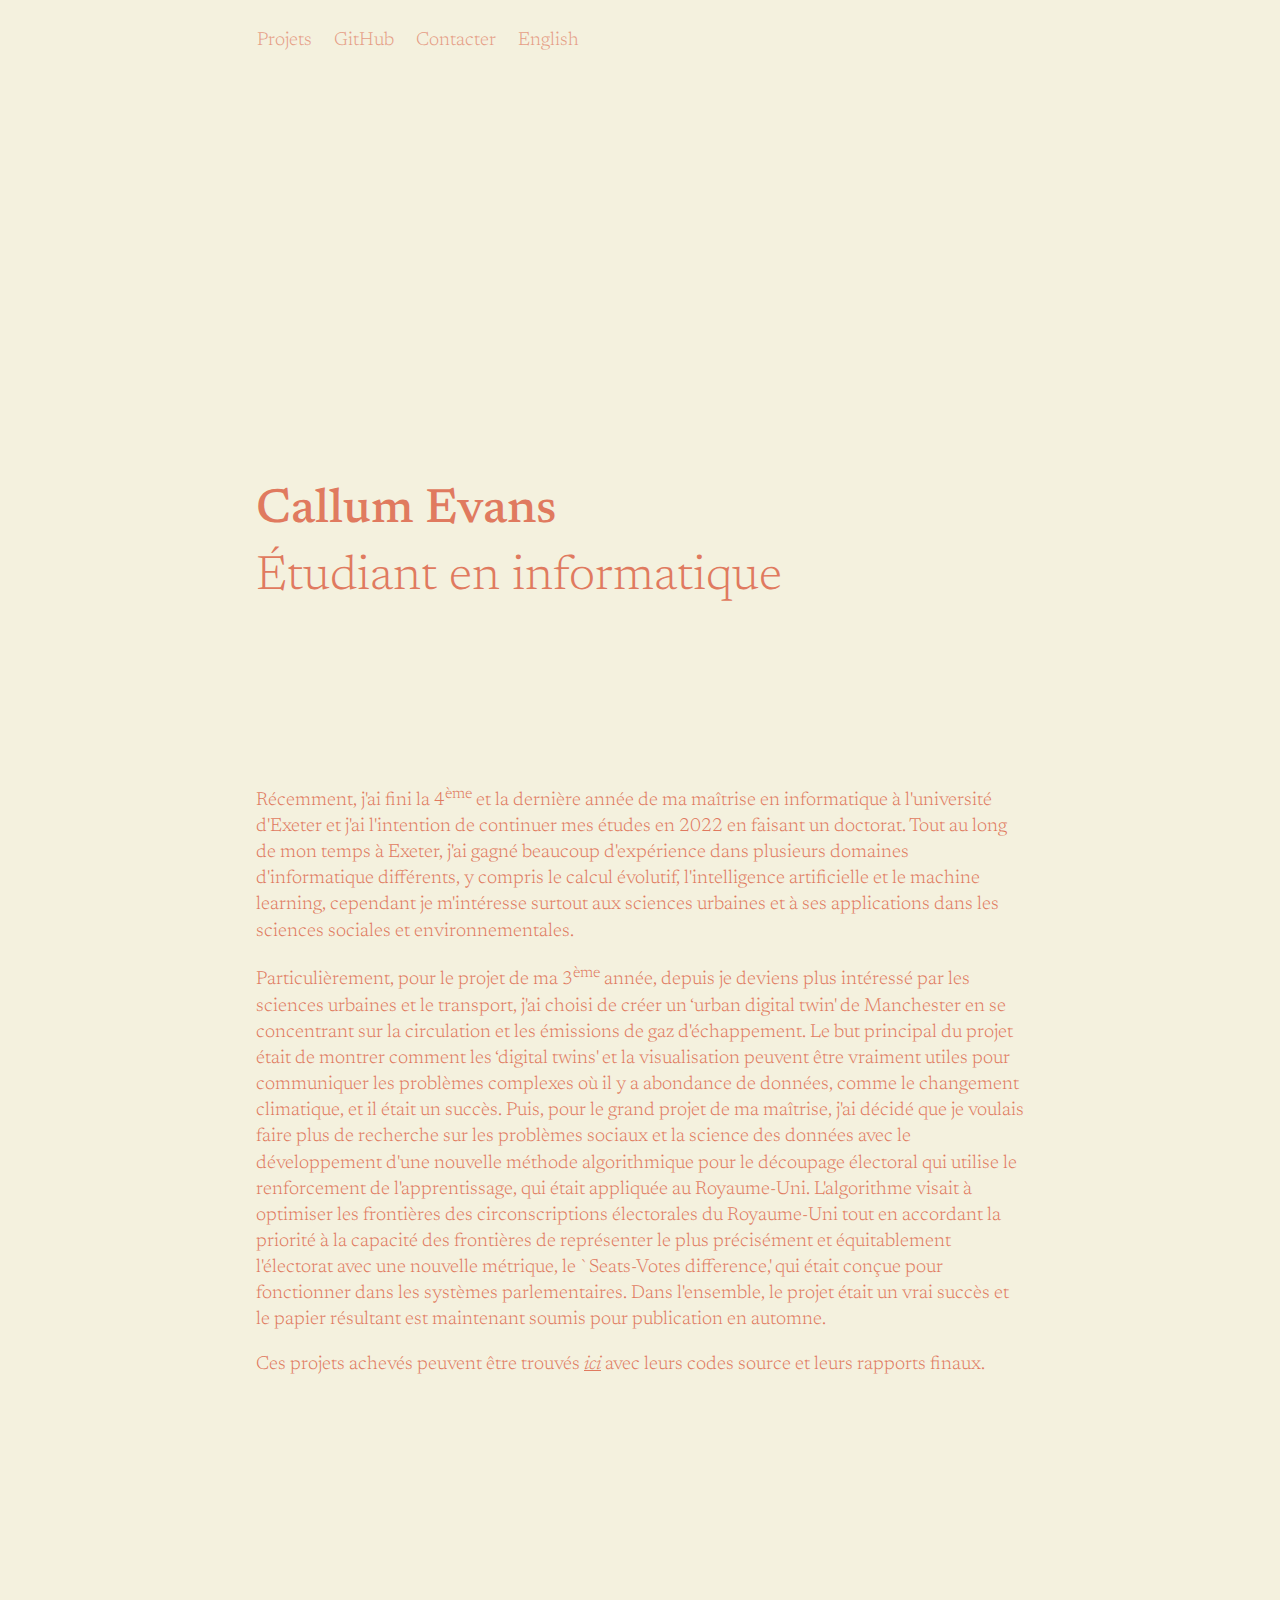
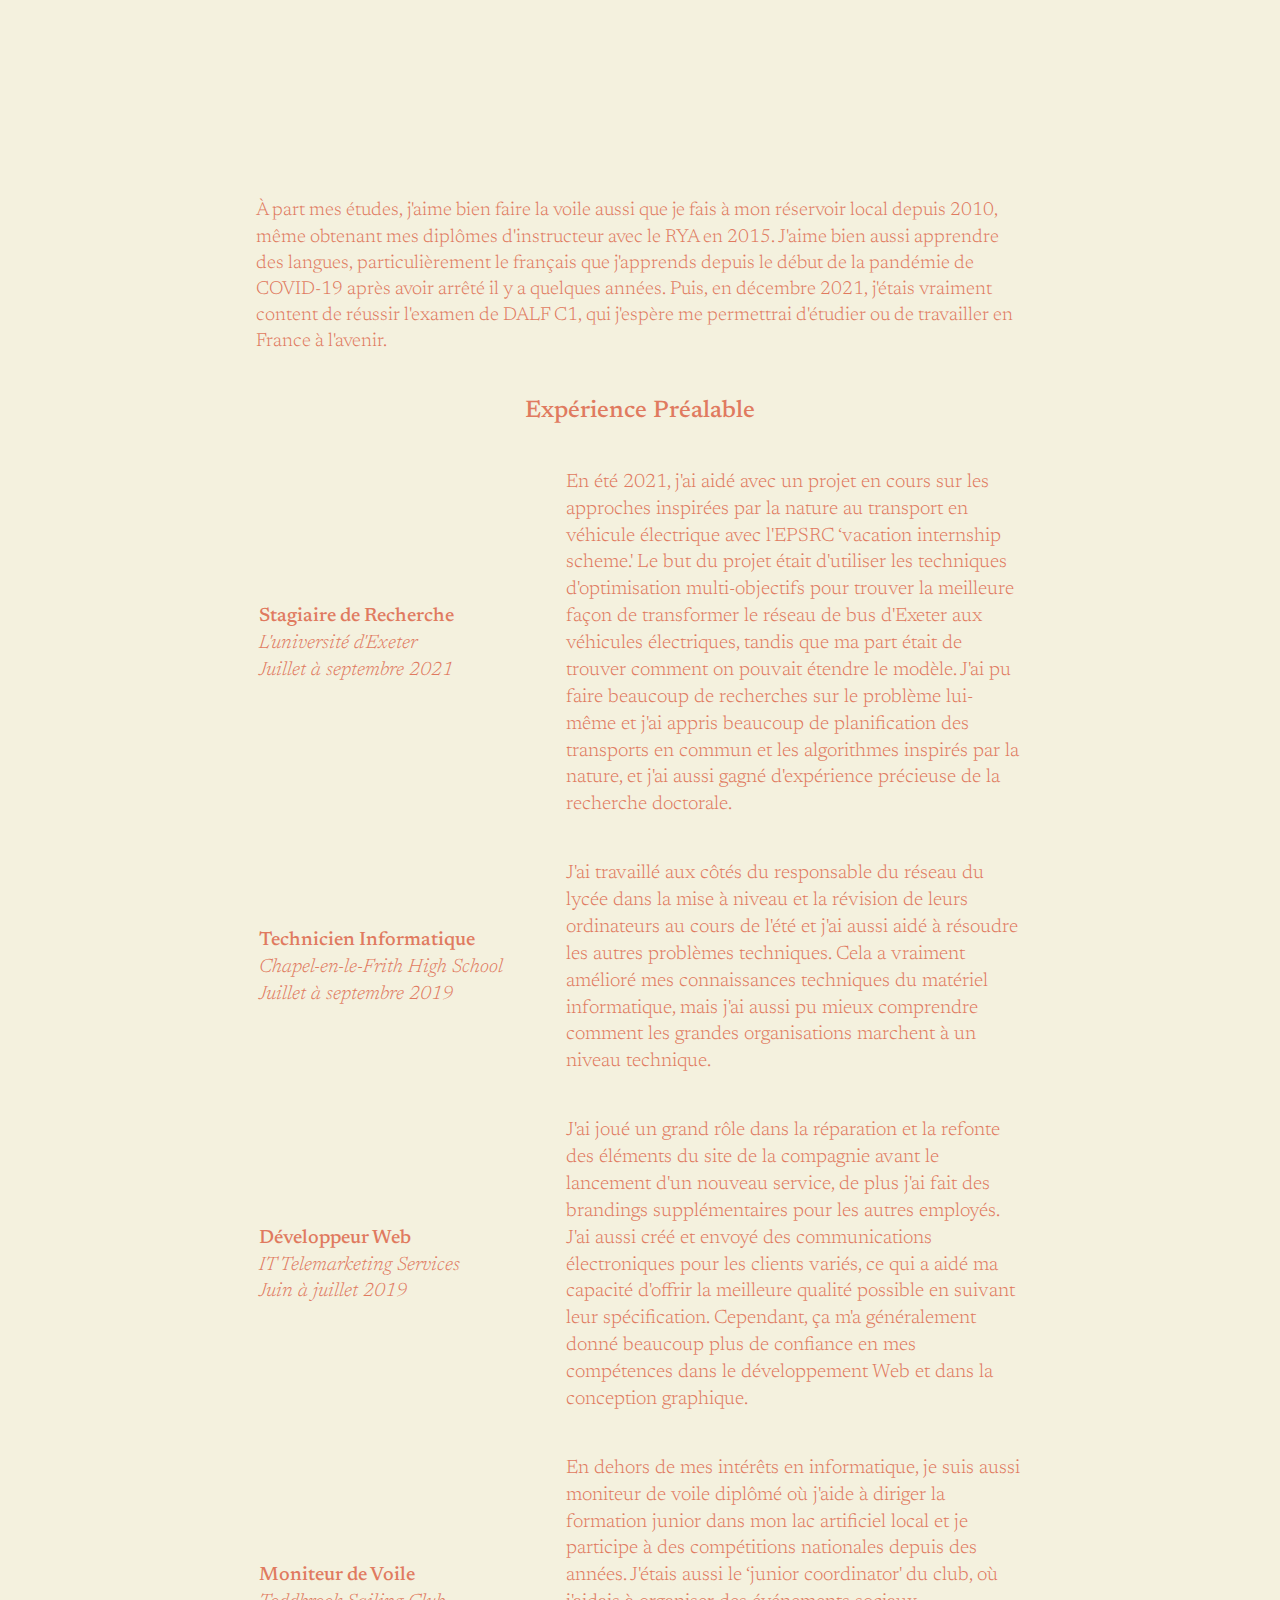
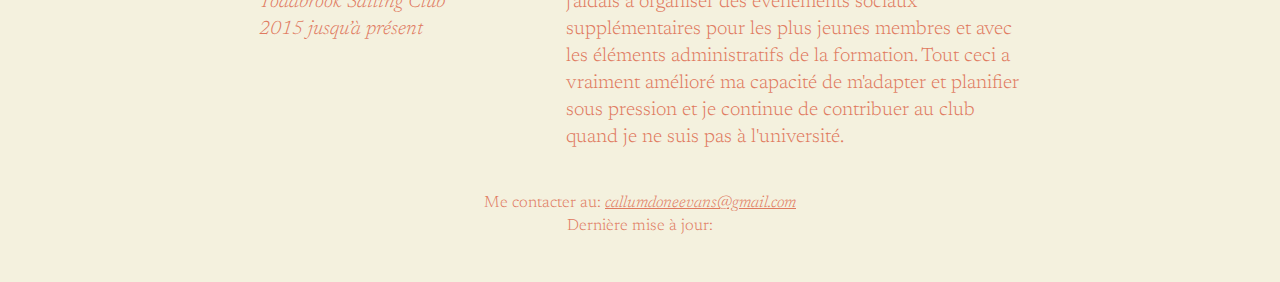
==== commit 163fa63f: "Font now stored on server" ====
--- a/index-fr.html
+++ b/index-fr.html
@@ -3,12 +3,14 @@
         <title>Callum Evans</title>
         <meta name="viewport" content="width=device-width, initial-scale=1">
         <link rel="icon" href="images/icon.png">
-        <link rel="preconnect" href="https://fonts.googleapis.com">
-        <link rel="preconnect" href="https://fonts.gstatic.com" crossorigin>
-        <link href="https://fonts.googleapis.com/css2?family=Yrsa:ital,wght@0,300;0,400;0,500;0,600;0,700;1,300;1,400;1,500;1,600;1,700&display=swap" rel="stylesheet">
-        <link href="https://fonts.googleapis.com/css2?family=Newsreader:ital,wght@0,200;0,300;0,400;0,500;0,600;0,700;0,800;1,200;1,300;1,400;1,500;1,600;1,700;1,800&display=swap" rel="stylesheet">
         <script src="js/js.js"></script>
         <link href="css/style.css" rel='stylesheet' type='text/css'/>
+        <style>
+            :root {
+                --main-bg: rgb(244, 241, 222);
+                --main-accent: rgb(224, 122, 95);
+            }
+        </style>
     </head>
     <body>
         <div class="homescreen-div">
--- a/css/style.css
+++ b/css/style.css
@@ -1,8 +1,34 @@
 :root {
-    --main-bg: rgb(244, 241, 222);
-    --main-accent: rgb(224, 122, 95);
     --second-accent-eng: rgb(125, 169, 130);
     --second-accent-fr: rgb(55, 80, 92);
+}
+
+@font-face {
+    font-family: 'Newsreader';
+    src: url('fonts/Newsreader/Newsreader-Light.ttf') format('truetype');
+    font-weight: normal;
+    font-style: normal;
+}
+
+@font-face {
+    font-family: 'Newsreader';
+    src: url('fonts/Newsreader/Newsreader-LightItalic.ttf') format('truetype');
+    font-weight: normal;
+    font-style: italic;
+}
+
+@font-face {
+    font-family: 'Newsreader';
+    src: url('fonts/Newsreader/Newsreader-Medium.ttf') format('truetype');
+    font-weight: bold;
+    font-style: normal;
+}
+
+@font-face {
+    font-family: 'Newsreader';
+    src: url('fonts/Newsreader/Newsreader-MediumItalic.ttf') format('truetype');
+    font-weight: bold;
+    font-style: italic;
 }
 
 body {
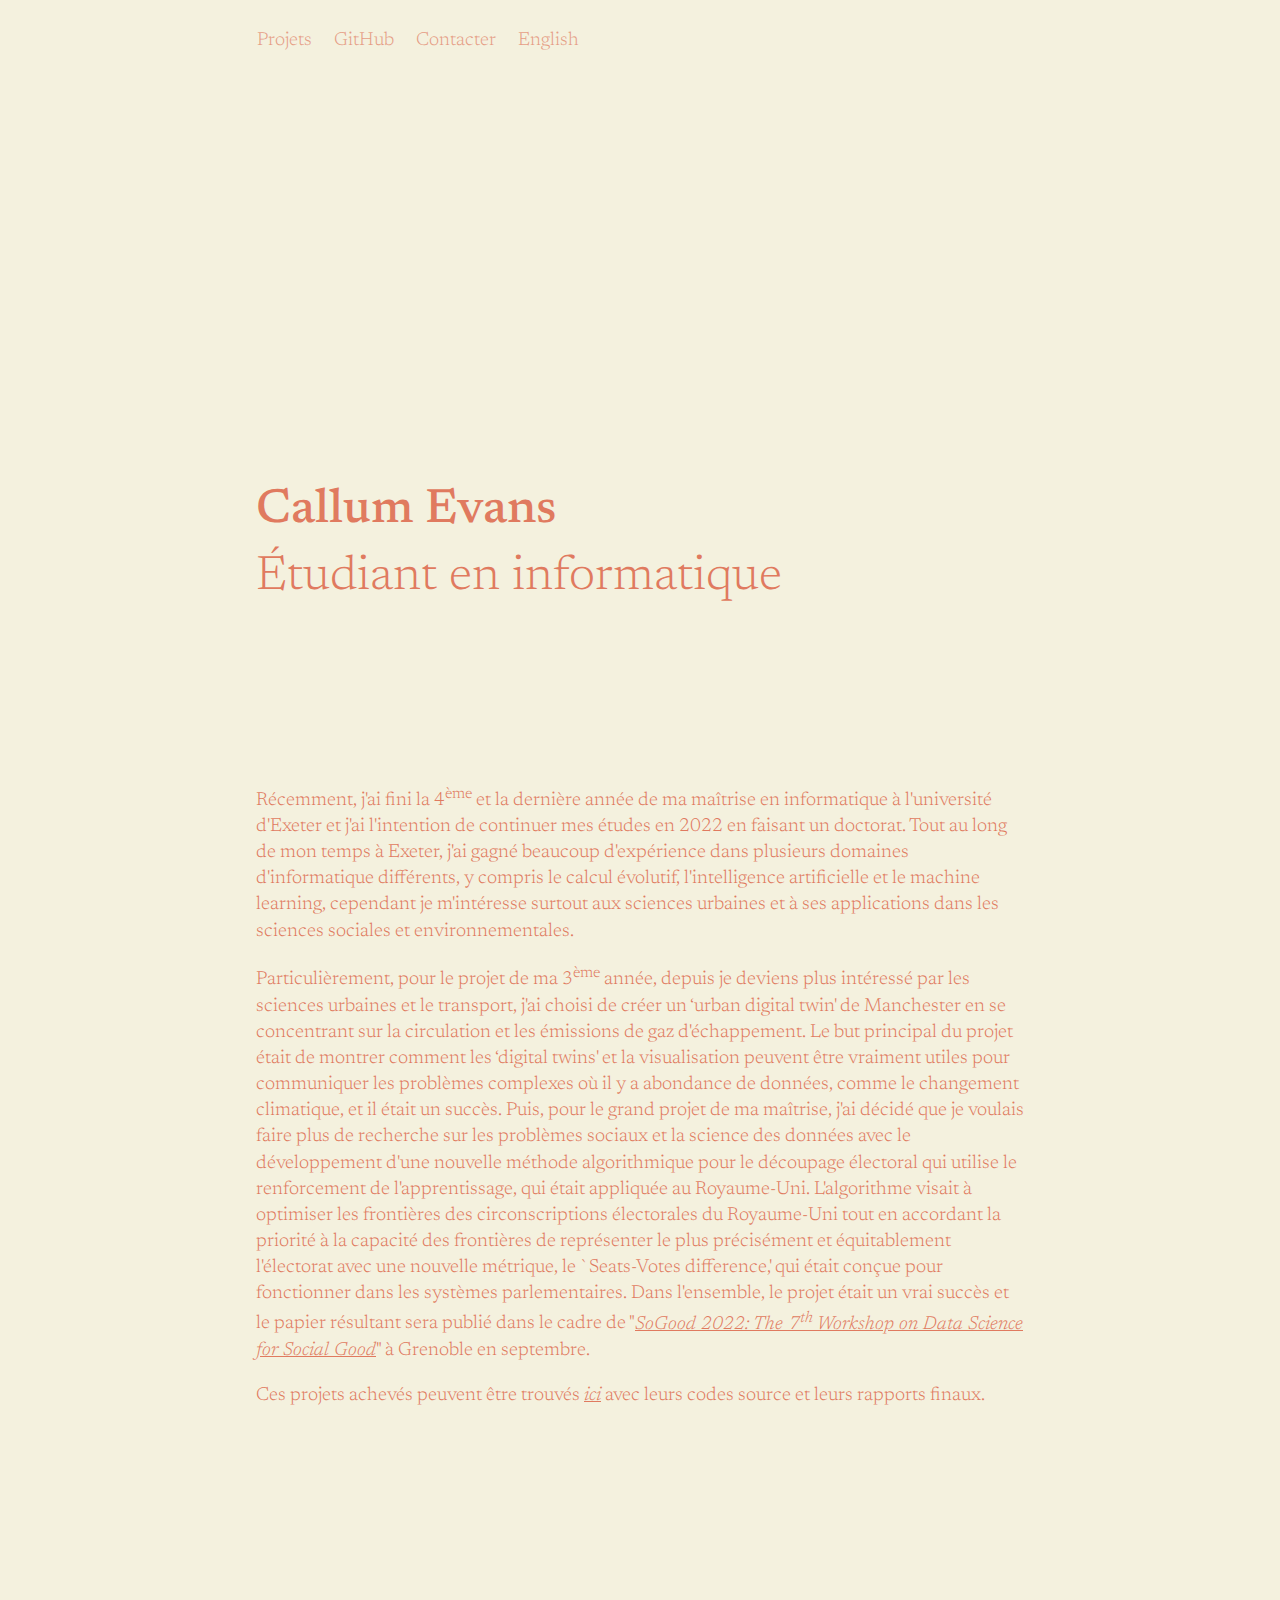
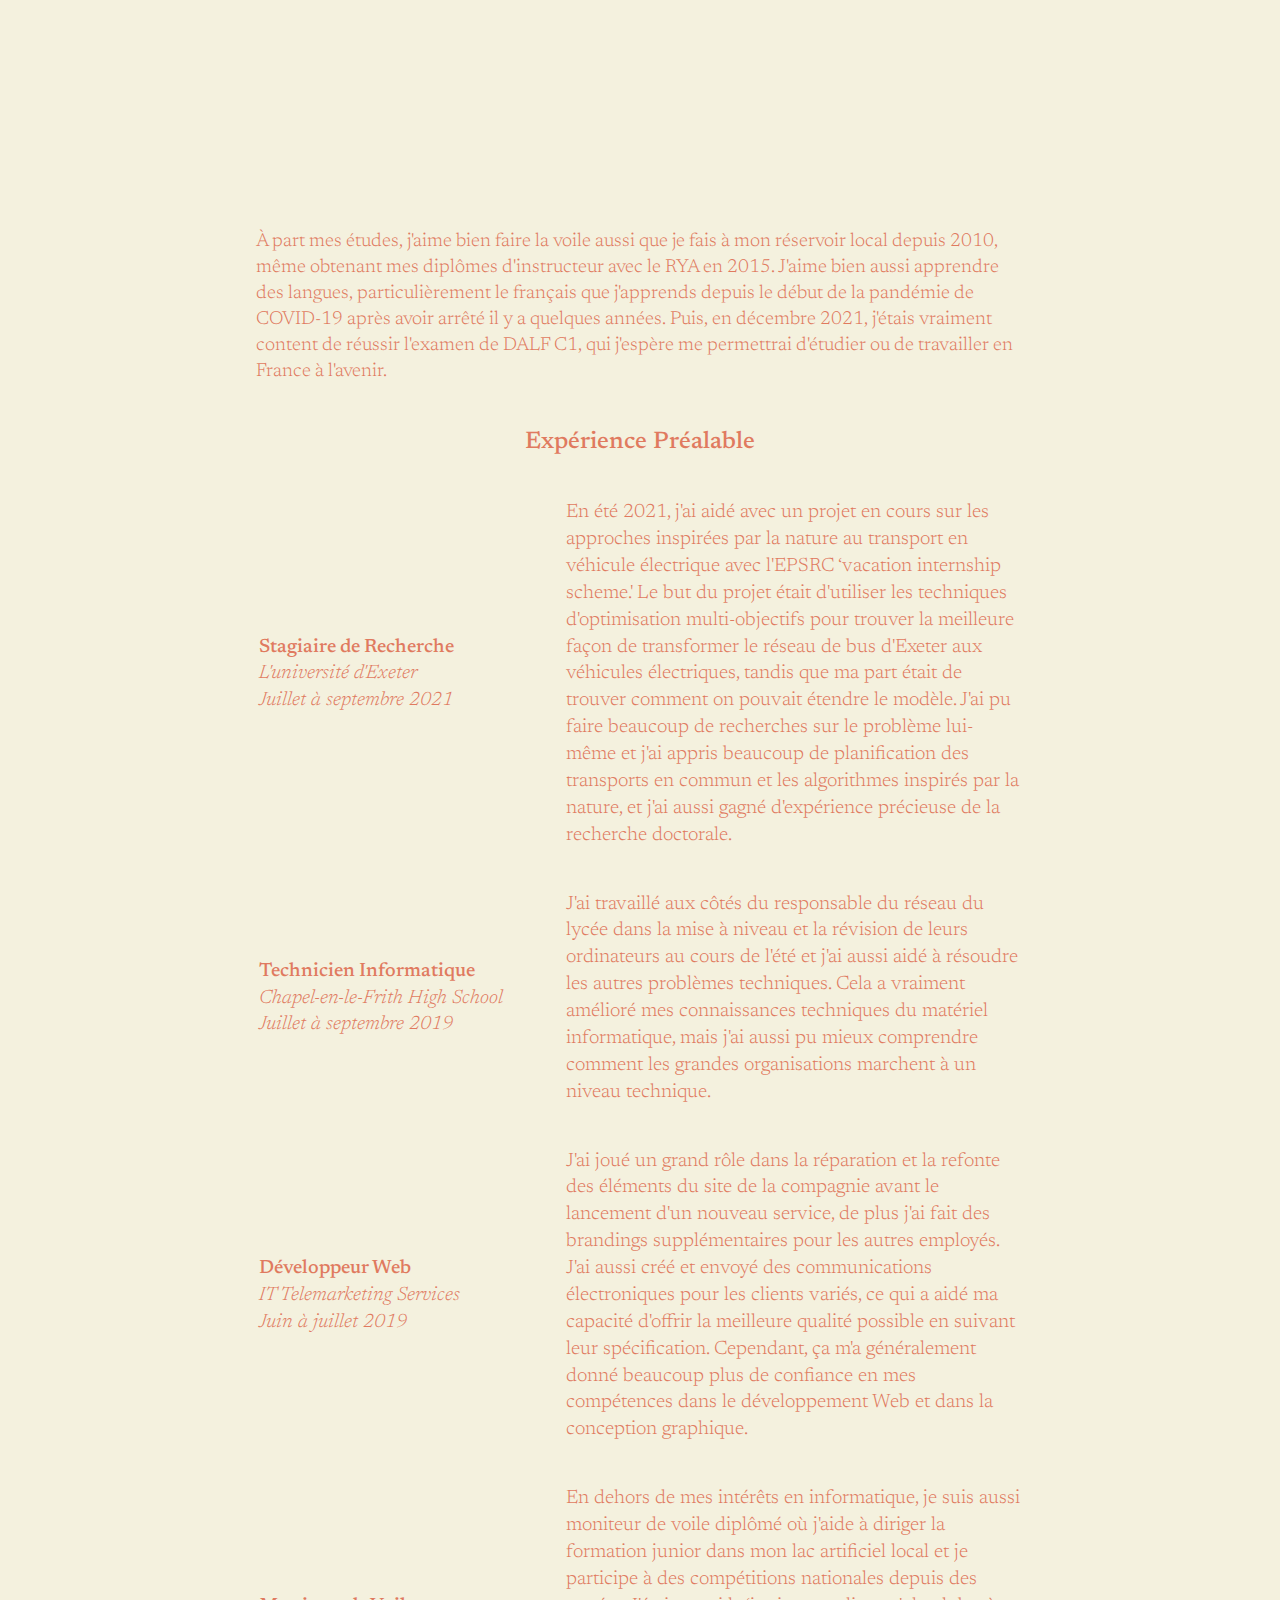
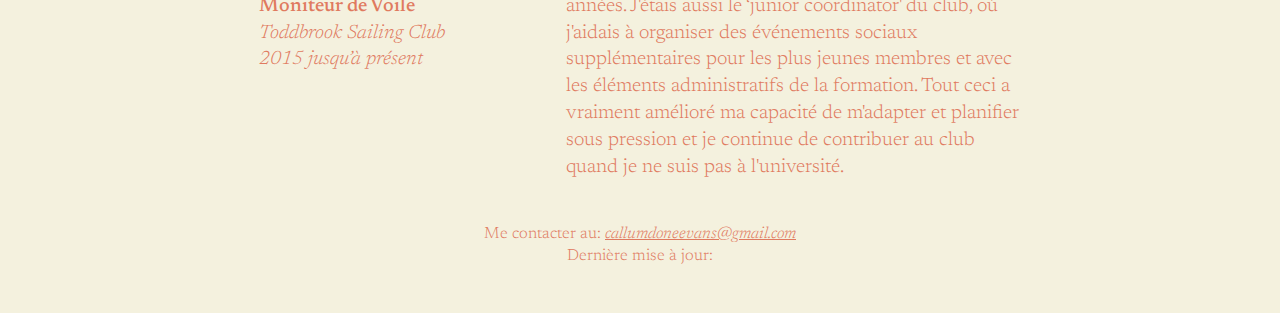
==== commit fe61532e: "Improved styling on mobile devices" ====
--- a/index-fr.html
+++ b/index-fr.html
@@ -46,7 +46,8 @@
                     les frontières des circonscriptions électorales du Royaume-Uni tout en accordant la priorité à la capacité des frontières de
                     représenter le plus précisément et équitablement l'électorat avec une nouvelle métrique, le `Seats-Votes difference,' qui
                     était conçue pour fonctionner dans les systèmes parlementaires. Dans l'ensemble, le projet était un vrai succès et le papier
-                    résultant est maintenant soumis pour publication en automne.
+                    résultant sera publié dans le cadre de "<a href="https://sites.google.com/view/ecmlpkddsogood2022/">SoGood 2022: The 7<sup>th</sup>
+                    Workshop on Data Science for Social Good</a>" à Grenoble en septembre.
                 </p><p class="content-txt">
                     Ces projets achevés peuvent être trouvés <a href="https://github.com/calluume/mdt_project">ici</a> avec leurs codes source et
                     leurs rapports finaux.
--- a/css/style.css
+++ b/css/style.css
@@ -45,35 +45,45 @@
     .homescreen-div {
         height: 70% !important;
     }
+
     .homescreen-title {
         font-size: 2.5em !important;
         bottom: 10% !important;
-        margin: 0 15% !important;
+        margin: 0 20px !important;
         text-align: center !important;
-    }
+        width: auto !important;
+    }
+
     .menu-table {
         left: 50% !important;
         transform: translateX(-50%);
-    }
+        width: 100%;
+    }
+
     .content-inner-div {
-        margin: 0 40px !important;
-    }
+        margin: 0 20px !important;
+    }
+
     #callum-outer {
         margin: 35px 40px !important;
         height: 40vh !important;
         width: auto !important;
     }
+
     .experience-table {
-        margin: 0 40px !important;
-    }
+        margin: 0px !important;
+    }
+
     .experience-descr {
         border-bottom: solid 1px var(--main-accent) ;
-        padding-bottom: 20px;
-    }
+        padding: 0 20px 20px;
+    }
+    
     .project-parent {
-        margin: 60px 40px !important;
+        margin: 60px 0px 40px !important;
         width: auto !important;
     }
+
     .project-descr {
         margin-bottom: 20px !important;
     }
@@ -83,11 +93,16 @@
         height: 220px !important;
         margin: 20px 0 !important;
     }
+
     .project-title {
         font-size: 1.8em !important;
         width: 80% !important;
     }
 
+    .project-tile {
+        padding: 0 20px;
+    }
+
     .contact-form {
         width: 70% !important;
     }
@@ -95,13 +110,11 @@
     .hide600 {
         display: none !important;
     }
+
     .show600 {
         display: inline !important;
     }
-    #prev-exp {
-        text-align: left !important;
-        margin: 40 0 0 40 !important;
-    }
+
 }
 
 .show600 {
@@ -110,6 +123,10 @@
 
 a {
     transition: 0.2s;
+}
+
+.menu-link {
+    text-align: center;
 }
 
 .menu-link a {
@@ -214,7 +231,7 @@
 
 .project-parent {
     width: 60%;
-    margin: 60px 20%;
+    margin: 60px 20% 40px;
 }
 
 .project-tile {
@@ -222,7 +239,7 @@
     border-bottom: solid 1px var(--main-accent);
 }
 
-.top {
+.project-tile:first-of-type {
     border-top: solid 1px var(--main-accent);
 }
 
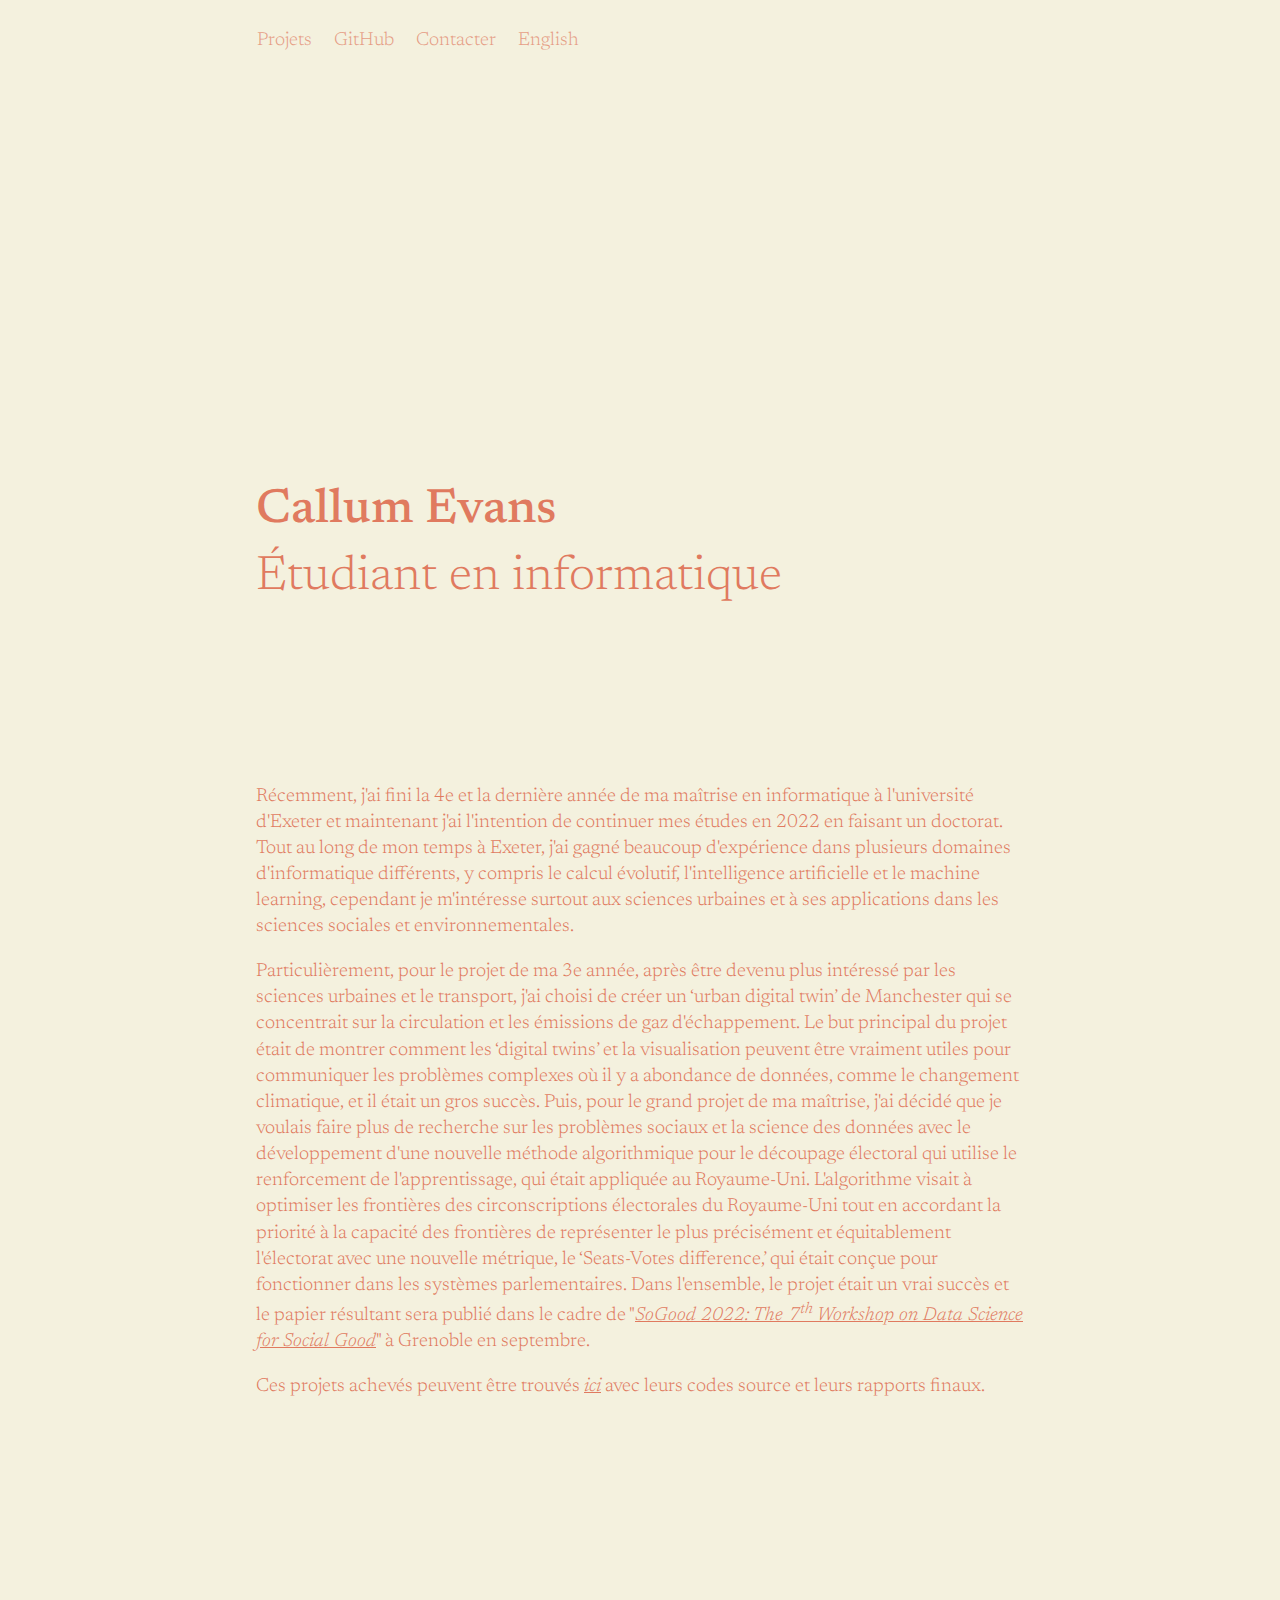
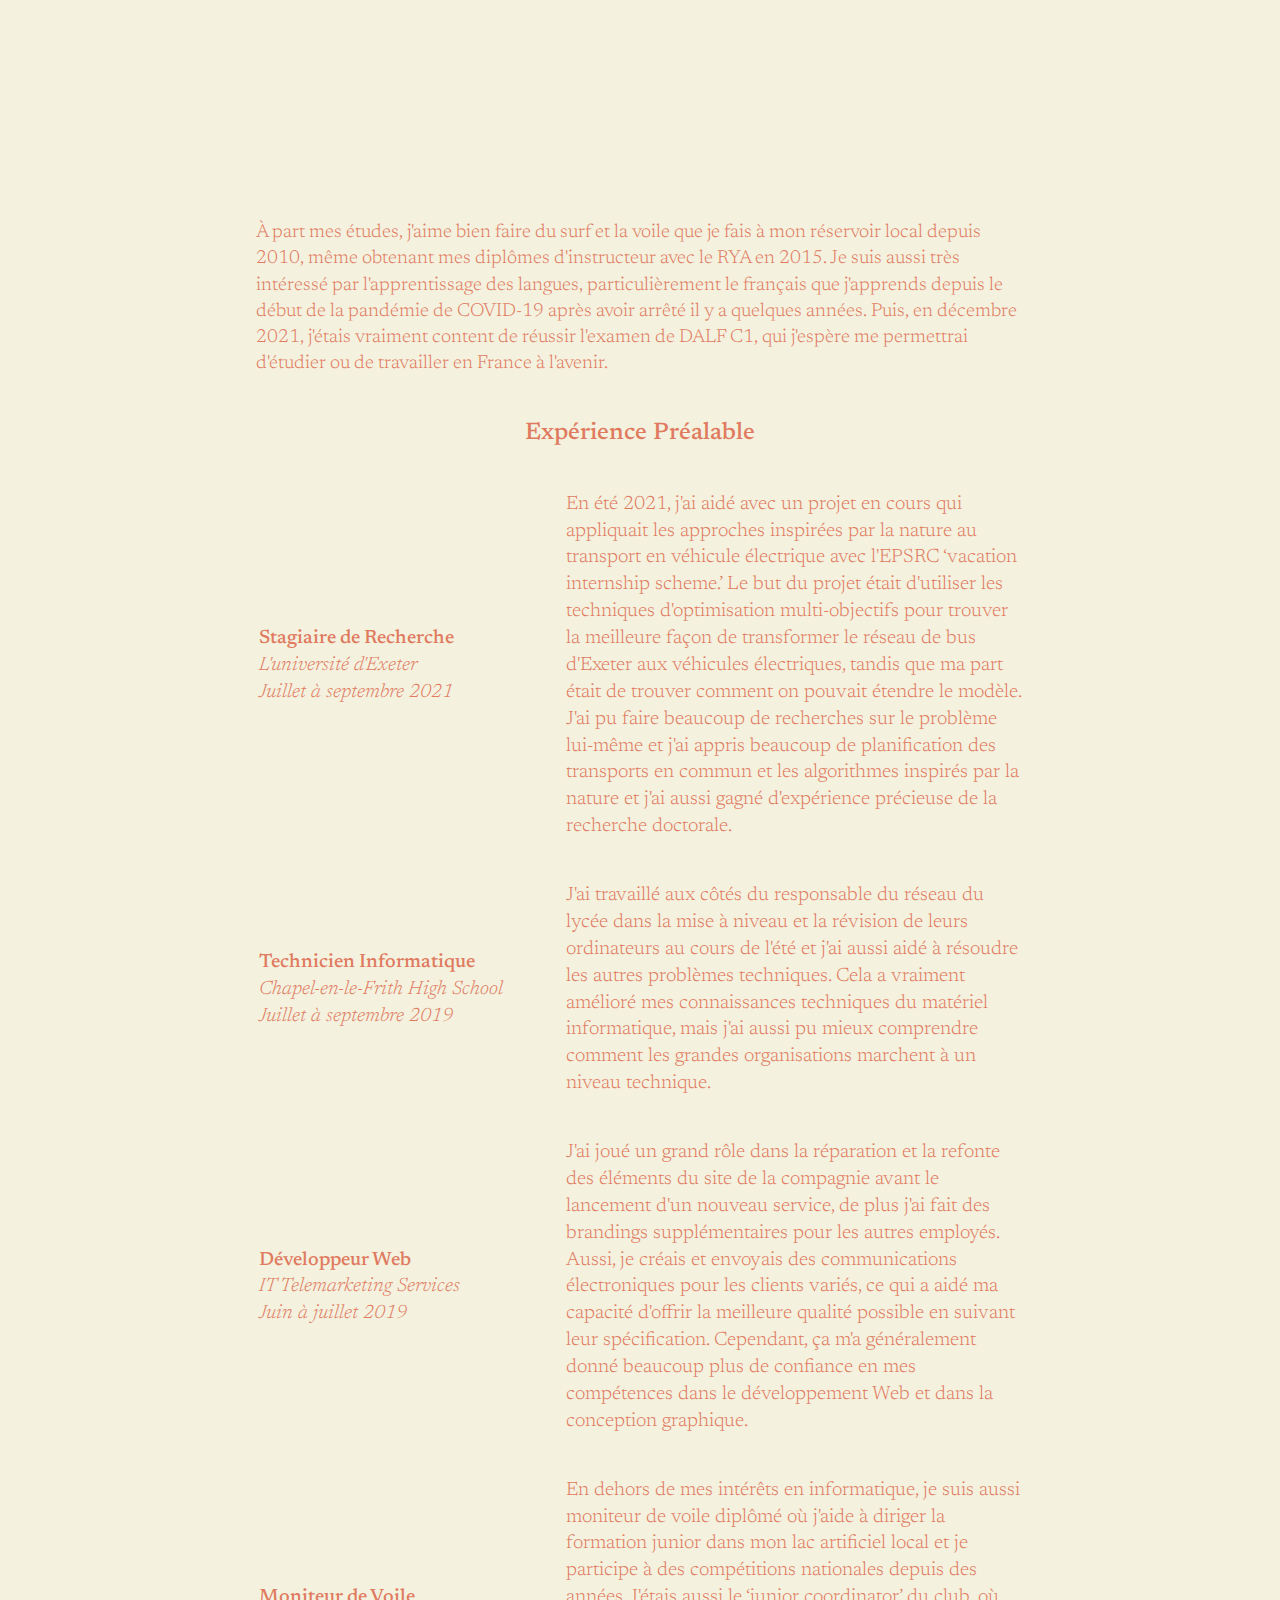
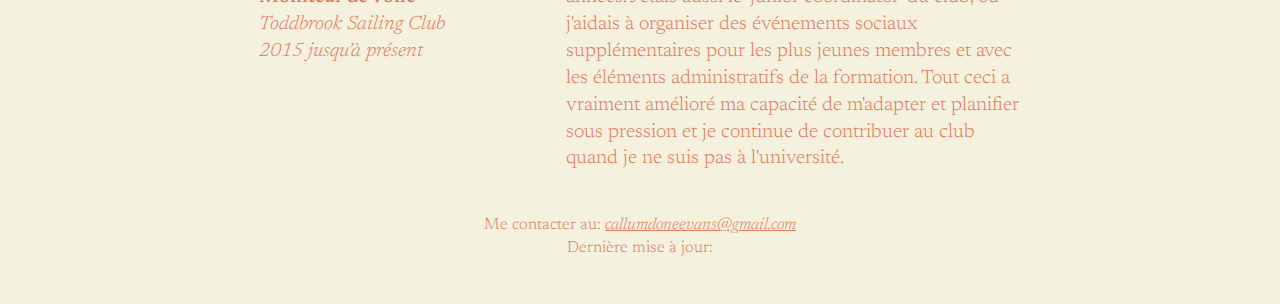
==== commit 89a52b6a: "Updated & Corrected Text" ====
--- a/index-fr.html
+++ b/index-fr.html
@@ -30,21 +30,21 @@
             <div class="content-inner-div">
                 
                 <p class="content-txt">
-                    Récemment, j'ai fini la 4<sup>ème</sup> et la dernière année de ma maîtrise en informatique à l'université d'Exeter et
-                    j'ai l'intention de continuer mes études en 2022 en faisant un doctorat. Tout au long de mon temps à Exeter, j'ai
+                    Récemment, j'ai fini la 4e et la dernière année de ma maîtrise en informatique à l'université d'Exeter et
+                    maintenant j'ai l'intention de continuer mes études en 2022 en faisant un doctorat. Tout au long de mon temps à Exeter, j'ai
                     gagné beaucoup d'expérience dans plusieurs domaines d'informatique différents, y compris le calcul évolutif,
                     l'intelligence artificielle et le machine learning, cependant je m'intéresse surtout aux sciences urbaines et à
                     ses applications dans les sciences sociales et environnementales.
                 </p><p class="content-txt">
-                    Particulièrement, pour le projet de ma 3<sup>ème</sup> année, depuis je deviens plus intéressé par les sciences urbaines et le
-                    transport, j'ai choisi de créer un ‘urban digital twin' de Manchester en se concentrant sur la circulation et les émissions
-                    de gaz d'échappement. Le but principal du projet était de montrer comment les ‘digital twins' et la visualisation peuvent
+                    Particulièrement, pour le projet de ma 3e année, après être devenu plus intéressé par les sciences urbaines et le
+                    transport, j'ai choisi de créer un ‘urban digital twin’ de Manchester qui se concentrait sur la circulation et les émissions
+                    de gaz d'échappement. Le but principal du projet était de montrer comment les ‘digital twins’ et la visualisation peuvent
                     être vraiment utiles pour communiquer les problèmes complexes où il y a abondance de données, comme le changement climatique,
-                    et il était un succès. Puis, pour le grand projet de ma maîtrise, j'ai décidé que je voulais faire plus de recherche sur
+                    et il était un gros succès. Puis, pour le grand projet de ma maîtrise, j'ai décidé que je voulais faire plus de recherche sur
                     les problèmes sociaux et la science des données avec le développement d'une nouvelle méthode algorithmique pour le découpage
                     électoral qui utilise le renforcement de l'apprentissage, qui était appliquée au Royaume-Uni. L'algorithme visait à optimiser
                     les frontières des circonscriptions électorales du Royaume-Uni tout en accordant la priorité à la capacité des frontières de
-                    représenter le plus précisément et équitablement l'électorat avec une nouvelle métrique, le `Seats-Votes difference,' qui
+                    représenter le plus précisément et équitablement l'électorat avec une nouvelle métrique, le ‘Seats-Votes difference,’ qui
                     était conçue pour fonctionner dans les systèmes parlementaires. Dans l'ensemble, le projet était un vrai succès et le papier
                     résultant sera publié dans le cadre de "<a href="https://sites.google.com/view/ecmlpkddsogood2022/">SoGood 2022: The 7<sup>th</sup>
                     Workshop on Data Science for Social Good</a>" à Grenoble en septembre.
@@ -58,10 +58,10 @@
         <div class="content-div">
             <div class="content-inner-div">
                 <p class="content-txt">
-                    À part mes études, j'aime bien faire la voile aussi que je fais à mon réservoir local depuis 2010, même obtenant mes diplômes
-                    d'instructeur avec le RYA en 2015. J'aime bien aussi apprendre des langues, particulièrement le français que j'apprends depuis
-                    le début de la pandémie de COVID-19 après avoir arrêté il y a quelques années. Puis, en décembre 2021, j'étais vraiment content
-                    de réussir l'examen de DALF C1, qui j'espère me permettrai d'étudier ou de travailler en France à l'avenir.
+                    À part mes études, j'aime bien faire du surf et la voile que je fais à mon réservoir local depuis 2010, même obtenant mes diplômes
+                    d'instructeur avec le RYA en 2015. Je suis aussi très intéressé par l'apprentissage des langues, particulièrement le français que
+                    j'apprends depuis le début de la pandémie de COVID-19 après avoir arrêté il y a quelques années. Puis, en décembre 2021, j'étais
+                    vraiment content de réussir l'examen de DALF C1, qui j'espère me permettrai d'étudier ou de travailler en France à l'avenir.
                 </p>
             </div>
         </div>
@@ -72,11 +72,11 @@
                     <td class="experience-title hide600"><b>Stagiaire de Recherche</b><br><i>L'université d'Exeter<br>Juillet à septembre 2021</i></td>
                     <td class="experience-descr">
                         <span class="show600"><b>Stagiaire de Recherche</b><br><i>L'université d'Exeter<br>Juillet à septembre 2021</i><br><br></span>
-                        En été 2021, j'ai aidé avec un projet en cours sur les approches inspirées par la nature au transport en véhicule électrique avec
-                        l'EPSRC ‘vacation internship scheme.' Le but du projet était d'utiliser les techniques d'optimisation multi-objectifs pour trouver
+                        En été 2021, j'ai aidé avec un projet en cours qui appliquait les approches inspirées par la nature au transport en véhicule électrique
+                        avec l'EPSRC ‘vacation internship scheme.’ Le but du projet était d'utiliser les techniques d'optimisation multi-objectifs pour trouver
                         la meilleure façon de transformer le réseau de bus d'Exeter aux véhicules électriques, tandis que ma part était de trouver comment
                         on pouvait étendre le modèle. J'ai pu faire beaucoup de recherches sur le problème lui-même et j'ai appris beaucoup de planification
-                        des transports en commun et les algorithmes inspirés par la nature, et j'ai aussi gagné d'expérience précieuse de la recherche
+                        des transports en commun et les algorithmes inspirés par la nature et j'ai aussi gagné d'expérience précieuse de la recherche
                         doctorale.
                     </td>
                 </tr>
@@ -94,7 +94,7 @@
                     <td class="experience-descr">
                         <span class="show600"><b>Développeur Web</b><br><i>IT Telemarketing Services<br>Juin à juillet 2019</i><br><br></span>
                         J'ai joué un grand rôle dans la réparation et la refonte des éléments du site de la compagnie avant le lancement d'un nouveau service, de plus
-                        j'ai fait des brandings supplémentaires pour les autres employés. J'ai aussi créé et envoyé des communications électroniques pour les clients
+                        j'ai fait des brandings supplémentaires pour les autres employés. Aussi, je créais et envoyais des communications électroniques pour les clients
                         variés, ce qui a aidé ma capacité d'offrir la meilleure qualité possible en suivant leur spécification. Cependant, ça m'a généralement donné
                         beaucoup plus de confiance en mes compétences dans le développement Web et dans la conception graphique.
                     </td>
@@ -104,7 +104,7 @@
                     <td class="experience-descr">
                         <span class="show600"><b>Moniteur de Voile</b><br><i>Toddbrook Sailing Club<br>2015 jusqu’à présent</i><br><br></span>
                         En dehors de mes intérêts en informatique, je suis aussi moniteur de voile diplômé où j'aide à diriger la formation junior dans mon lac artificiel
-                        local et je participe à des compétitions nationales depuis des années. J'étais aussi le ‘junior coordinator' du club, où j'aidais à organiser
+                        local et je participe à des compétitions nationales depuis des années. J'étais aussi le ‘junior coordinator’ du club, où j'aidais à organiser
                         des événements sociaux supplémentaires pour les plus jeunes membres et avec les éléments administratifs de la formation. Tout ceci a vraiment
                         amélioré ma capacité de m'adapter et planifier sous pression et je continue de contribuer au club quand je ne suis pas à l'université.
                     </td>
